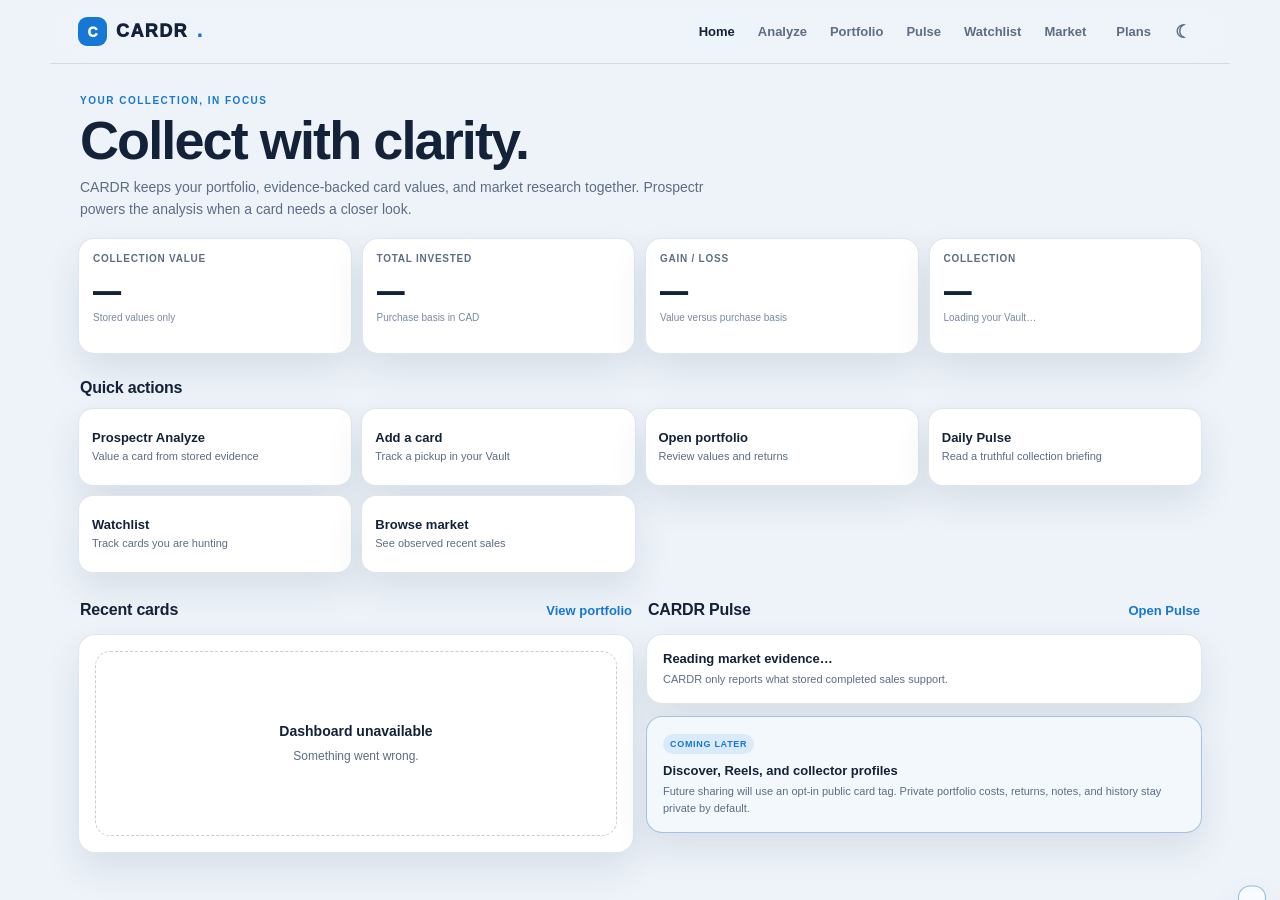
==== templates/app.html @ cccbaba7 "Initial CARDR deployment" ====
<!doctype html>
<html lang="en">
<head>
  <meta charset="UTF-8">
  <meta name="viewport" content="width=device-width, initial-scale=1.0, viewport-fit=cover">
  <meta name="theme-color" content="#0b1220">
  <meta name="apple-mobile-web-app-capable" content="yes">
  <meta name="apple-mobile-web-app-status-bar-style" content="black-translucent">
  <meta name="apple-mobile-web-app-title" content="Cardr">
  <link rel="manifest" href="/static/manifest.webmanifest">
  <link rel="icon" href="/static/icons/cardr-icon.svg" type="image/svg+xml">
  <link rel="apple-touch-icon" href="/static/icons/cardr-icon-maskable.svg">
  <title>Cardr — Collect with clarity</title>
  <style>
    :root { color-scheme:dark; --bg:#0b1220; --raised:#101b2d; --surface:#142239; --soft:rgba(148,163,184,.09); --line:rgba(203,213,225,.14); --line-strong:rgba(203,213,225,.27); --text:#f7f9fd; --muted:#9aa9c1; --quiet:#71829c; --blue:#75baff; --blue-ink:#07111d; --green:#67d7a3; --red:#ff8b9e; --gold:#f4c976; --shadow:0 18px 46px rgba(0,0,0,.22); }
    :root[data-theme="light"] { color-scheme:light; --bg:#eef3f9; --raised:#f8fbff; --surface:#fff; --soft:#edf4fb; --line:rgba(30,58,95,.13); --line-strong:rgba(30,58,95,.25); --text:#132238; --muted:#5c6d84; --quiet:#778aa1; --blue:#1678d4; --blue-ink:#fff; --green:#16835a; --red:#c54058; --gold:#a96e00; --shadow:0 16px 36px rgba(22,46,79,.10); }
    * { box-sizing:border-box; } html { min-height:100%; background:var(--bg); scroll-behavior:smooth; } body { min-width:320px; min-height:100%; margin:0; color:var(--text); background:var(--bg); font-family:Inter,ui-sans-serif,-apple-system,BlinkMacSystemFont,"Segoe UI",sans-serif; } button,input,select,textarea { font:inherit; } button { cursor:pointer; } button:disabled { cursor:wait; opacity:.6; } button:focus-visible,input:focus-visible,select:focus-visible,textarea:focus-visible,a:focus-visible { outline:3px solid rgba(117,186,255,.45); outline-offset:2px; }
    .app { width:min(1180px,100%); min-height:100vh; margin:auto; } .header { position:sticky; z-index:20; top:0; display:flex; align-items:center; justify-content:space-between; gap:10px; min-height:64px; padding:max(10px,env(safe-area-inset-top)) 16px 10px; border-bottom:1px solid var(--line); background:color-mix(in srgb,var(--bg) 92%,transparent); backdrop-filter:blur(16px); } .brand { display:flex; align-items:center; gap:9px; border:0; padding:0; color:var(--text); background:transparent; font-size:18px; font-weight:950; letter-spacing:1.4px; } .brand-mark { display:grid; width:29px; height:29px; place-items:center; border-radius:9px; color:var(--blue-ink); background:var(--blue); font-size:14px; letter-spacing:0; } .brand-dot,.eyebrow { color:var(--blue); } .desktop-nav { display:none; gap:3px; margin-left:auto; } .nav-top,.text-button,.icon-button { border:0; color:var(--muted); background:transparent; font-size:13px; font-weight:780; } .nav-top { padding:9px 10px; border-radius:9px; } .nav-top:hover,.nav-top.active { color:var(--text); background:var(--soft); } .header-actions { display:flex; align-items:center; gap:3px; } .icon-button { display:grid; width:38px; height:38px; place-items:center; border-radius:10px; font-size:18px; } .icon-button:hover { color:var(--text); background:var(--soft); } .plan-button { display:none; padding:8px 10px; border-radius:9px; } .plan-button:hover { color:var(--text); background:var(--soft); }
    .main { min-height:calc(100vh - 64px); padding:9px 15px calc(91px + env(safe-area-inset-bottom)); } .view { display:none; animation:enter .18s ease-out; } .view.active { display:block; } @keyframes enter { from { opacity:.45; transform:translateY(5px); } to { opacity:1; transform:none; } } .eyebrow { font-size:10px; font-weight:880; letter-spacing:1.5px; text-transform:uppercase; } .heading { padding:22px 2px 18px; } .heading.compact { padding-bottom:14px; } .heading h1 { max-width:720px; margin:7px 0; font-size:clamp(31px,7vw,54px); line-height:1.03; letter-spacing:-1.9px; } .heading p { max-width:660px; margin:0; color:var(--muted); font-size:14px; line-height:1.58; }
    .button-primary,.button-secondary,.button-danger { display:inline-flex; min-height:42px; align-items:center; justify-content:center; gap:7px; border-radius:11px; padding:10px 13px; font-size:13px; font-weight:850; text-decoration:none; } .button-primary { border:1px solid var(--blue); color:var(--blue-ink); background:var(--blue); } .button-primary:hover { filter:brightness(1.07); } .button-secondary { border:1px solid var(--line-strong); color:var(--text); background:var(--surface); } .button-secondary:hover { background:var(--raised); } .button-danger { border:1px solid color-mix(in srgb,var(--red) 42%,transparent); color:var(--red); background:color-mix(in srgb,var(--red) 9%,transparent); } .compact-button { min-height:35px; padding:7px 9px; font-size:11px; }
    .panel,.metric,.quick-action,.vault-card,.sale-card,.plan { border:1px solid var(--line); background:var(--surface); box-shadow:var(--shadow); } .panel { border-radius:17px; } .panel-pad { padding:16px; } .summary-grid { display:grid; grid-template-columns:repeat(2,minmax(0,1fr)); gap:10px; } .metric { min-height:116px; padding:14px; border-radius:16px; } .metric-label { color:var(--muted); font-size:10px; font-weight:830; letter-spacing:.75px; text-transform:uppercase; } .metric-value { overflow:hidden; margin:13px 0 3px; font-size:clamp(20px,5vw,27px); font-weight:930; letter-spacing:-1px; text-overflow:ellipsis; white-space:nowrap; } .metric-copy { color:var(--quiet); font-size:10px; line-height:1.45; } .positive { color:var(--green)!important; } .negative { color:var(--red)!important; } .neutral { color:var(--muted)!important; }
    .section-row { display:flex; align-items:center; justify-content:space-between; gap:10px; margin:25px 2px 11px; } .section-row h2 { margin:0; font-size:16px; letter-spacing:-.2px; } .section-row .text-button { padding:5px 0; color:var(--blue); } .quick-actions { display:grid; grid-template-columns:repeat(2,minmax(0,1fr)); gap:9px; } .quick-action { display:flex; min-height:78px; flex-direction:column; justify-content:center; gap:4px; border-radius:15px; padding:13px; color:var(--text); text-align:left; } .quick-action:hover { border-color:color-mix(in srgb,var(--blue) 55%,var(--line)); background:var(--raised); } .quick-action strong { font-size:13px; } .quick-action span { color:var(--muted); font-size:11px; line-height:1.35; } .home-columns { display:grid; gap:12px; }
    .recent-list { display:grid; } .recent-row { display:flex; width:100%; align-items:center; gap:11px; border:0; border-bottom:1px solid var(--line); padding:11px 0; color:var(--text); text-align:left; background:transparent; } .recent-row:last-child { border-bottom:0; } .mini-card { display:grid; width:34px; height:44px; flex:none; place-items:center; overflow:hidden; border:1px solid var(--line-strong); border-radius:7px; color:var(--blue); background:var(--soft); font-size:11px; font-weight:900; } .mini-card img { width:100%; height:100%; object-fit:cover; } .recent-main { min-width:0; flex:1; } .recent-main strong,.recent-main span { display:block; overflow:hidden; text-overflow:ellipsis; white-space:nowrap; } .recent-main strong { font-size:12px; } .recent-main span { margin-top:2px; color:var(--muted); font-size:10px; } .recent-value { color:var(--blue); font-size:12px; font-weight:850; white-space:nowrap; }
    .pulse { padding:16px; border:1px solid var(--line); border-radius:16px; background:var(--surface); box-shadow:var(--shadow); } .pulse strong { display:block; font-size:13px; } .pulse p { margin:5px 0 0; color:var(--muted); font-size:11px; line-height:1.5; } .future-pulse { margin-top:12px; border-color:color-mix(in srgb,var(--blue) 28%,var(--line)); background:color-mix(in srgb,var(--blue) 5%,var(--surface)); } .badge { display:inline-flex; margin-bottom:9px; border-radius:999px; padding:5px 7px; color:var(--blue); background:color-mix(in srgb,var(--blue) 11%,transparent); font-size:9px; font-weight:850; letter-spacing:.7px; text-transform:uppercase; }
    .form-layout { display:grid; gap:12px; } .form-panel { padding:16px; } .form-title { margin:0; font-size:17px; } .form-copy { margin:5px 0 16px; color:var(--muted); font-size:12px; line-height:1.5; } .form-grid { display:grid; grid-template-columns:repeat(2,minmax(0,1fr)); gap:11px; } .field { display:grid; gap:6px; min-width:0; } .field.full { grid-column:1/-1; } .field label { color:var(--muted); font-size:10px; font-weight:800; letter-spacing:.35px; } .field input,.field select,.field textarea,.search { width:100%; min-width:0; border:1px solid var(--line-strong); border-radius:10px; padding:10px 11px; outline:0; color:var(--text); background:var(--raised); font-size:13px; } .field textarea { min-height:82px; resize:vertical; } .field input::placeholder,.field textarea::placeholder,.search::placeholder { color:var(--quiet); } .field input:focus,.field select:focus,.field textarea:focus,.search:focus { border-color:var(--blue); box-shadow:0 0 0 3px color-mix(in srgb,var(--blue) 17%,transparent); } .file-note,.fine-print { color:var(--quiet); font-size:10px; line-height:1.45; } .check { display:flex; align-items:flex-start; gap:8px; color:var(--text); font-size:12px; font-weight:700; line-height:1.35; } .check input { width:15px; height:15px; margin:0; accent-color:var(--blue); } .predictor { display:grid; gap:11px; grid-column:1/-1; padding:14px; border:1px solid color-mix(in srgb,var(--gold) 42%,var(--line)); border-radius:14px; background:color-mix(in srgb,var(--gold) 7%,var(--surface)); } .predictor-head { display:flex; align-items:baseline; justify-content:space-between; gap:8px; } .predictor-head strong { color:var(--gold); font-size:13px; } .predictor-head span,.predictor p { color:var(--muted); font-size:10px; line-height:1.5; } .predictor p { margin:0; } .form-actions { display:flex; flex-wrap:wrap; align-items:center; gap:9px; margin-top:15px; }
    .analysis-result { min-height:310px; padding:17px; } .result-empty { display:grid; min-height:275px; place-items:center; color:var(--muted); text-align:center; font-size:12px; line-height:1.5; } .result-empty strong { display:block; margin-bottom:6px; color:var(--text); font-size:14px; } .result-label { color:var(--blue); font-size:10px; font-weight:880; letter-spacing:1.2px; text-transform:uppercase; } .result-label.predictive { color:var(--gold); } .result-name { margin:8px 0 3px; font-size:21px; font-weight:930; letter-spacing:-.7px; } .result-subtitle,.range { color:var(--muted); font-size:11px; line-height:1.45; } .result-price { margin:21px 0 3px; font-size:clamp(38px,10vw,53px); font-weight:950; letter-spacing:-2.7px; } .result-price.predictive { color:var(--gold); } .confidence-row { display:flex; justify-content:space-between; gap:10px; margin-top:20px; color:var(--muted); font-size:11px; } .confidence-row strong { color:var(--text); } .bar { height:7px; overflow:hidden; margin-top:7px; border-radius:999px; background:var(--soft); } .bar span { display:block; height:100%; border-radius:inherit; background:var(--blue); } .bar.predictive span { background:var(--gold); } .insight { margin-top:15px; border:1px solid var(--line); border-radius:12px; padding:12px; color:var(--muted); background:var(--soft); font-size:11px; line-height:1.55; } .insight strong { color:var(--text); } .sales-chart svg { display:block; width:100%; height:98px; margin:10px 0 5px; overflow:visible; } .sales-chart polyline { fill:none; stroke:var(--blue); stroke-width:3; stroke-linecap:round; stroke-linejoin:round; } .sales-chart circle { fill:var(--surface); stroke:var(--blue); stroke-width:3; } .sales-chart.predictive polyline,.sales-chart.predictive circle { stroke:var(--gold); } .chart-meta { display:flex; justify-content:space-between; gap:8px; color:var(--quiet); font-size:10px; } .comp-list { display:grid; gap:8px; margin-top:9px; } .comp-item { display:flex; justify-content:space-between; gap:10px; color:var(--muted); font-size:10px; } .comp-item span:first-child { overflow:hidden; text-overflow:ellipsis; white-space:nowrap; } .comp-item strong { flex:none; color:var(--text); }
    .toolbar { display:grid; gap:9px; margin-bottom:12px; } .tool-row { display:flex; align-items:center; gap:8px; } .search { flex:1; } .count { flex:none; color:var(--muted); font-size:10px; font-weight:760; white-space:nowrap; } .filter-row { display:flex; flex-wrap:wrap; gap:7px; } .filter,.summary-filter { min-height:33px; border:1px solid var(--line); border-radius:9px; padding:6px 9px; color:var(--muted); background:var(--surface); font-size:11px; font-weight:770; } .filter.active { border-color:color-mix(in srgb,var(--blue) 50%,var(--line)); color:var(--blue); background:color-mix(in srgb,var(--blue) 9%,var(--surface)); } .sort { max-width:156px; padding:8px 9px!important; font-size:11px!important; }
    .vault-summary { display:grid; grid-template-columns:repeat(2,minmax(0,1fr)); gap:9px; margin-bottom:15px; } .summary-card { min-width:0; padding:11px; border:1px solid var(--line); border-radius:13px; background:var(--surface); } .summary-card span { display:block; color:var(--muted); font-size:9px; font-weight:800; letter-spacing:.55px; text-transform:uppercase; } .summary-card strong { display:block; overflow:hidden; margin-top:5px; color:var(--text); font-size:16px; text-overflow:ellipsis; white-space:nowrap; }
    .vault-grid,.sale-grid { display:grid; gap:11px; } .vault-card,.sale-card { overflow:hidden; border-radius:16px; } .vault-card { display:grid; grid-template-columns:75px minmax(0,1fr); min-height:134px; } .vault-art { position:relative; display:grid; min-width:0; min-height:100%; place-items:center; overflow:hidden; border:0; padding:0; color:var(--blue); background:linear-gradient(145deg,color-mix(in srgb,var(--blue) 21%,var(--surface)),var(--raised)); font-size:19px; font-weight:930; } .card-art { position:relative; display:grid; width:100%; height:100%; place-items:center; overflow:hidden; color:var(--blue); background:linear-gradient(145deg,color-mix(in srgb,var(--blue) 21%,var(--surface)),var(--raised)); font-size:19px; font-weight:930; } .card-art::after,.vault-art::after { position:absolute; z-index:2; inset:7px; border:1px solid color-mix(in srgb,var(--blue) 26%,transparent); border-radius:8px; content:""; pointer-events:none; } .card-art img,.vault-art img { position:absolute; z-index:1; inset:0; display:block; width:100%; height:100%; object-fit:cover; } .image-error { display:none!important; } .vault-body { display:flex; min-width:0; flex-direction:column; padding:12px 12px 10px; } .vault-top { display:flex; justify-content:space-between; gap:7px; } .vault-title { margin:0; overflow:hidden; font-size:14px; line-height:1.35; text-overflow:ellipsis; white-space:nowrap; } .vault-meta { overflow:hidden; margin:3px 0 0; color:var(--muted); font-size:10px; line-height:1.4; text-overflow:ellipsis; white-space:nowrap; } .star { display:grid; width:30px; height:30px; flex:none; place-items:center; border:1px solid var(--line); border-radius:8px; color:var(--gold); background:var(--soft); font-size:15px; } .star:hover { background:color-mix(in srgb,var(--gold) 12%,var(--surface)); } .vault-values { display:flex; align-items:flex-end; justify-content:space-between; gap:8px; margin-top:auto; padding-top:10px; } .vault-current { overflow:hidden; color:var(--blue); font-size:17px; font-weight:900; letter-spacing:-.5px; text-overflow:ellipsis; white-space:nowrap; } .vault-current.unvalued { color:var(--muted); font-size:12px; font-weight:730; letter-spacing:0; } .vault-return { font-size:10px; font-weight:820; text-align:right; white-space:nowrap; } .vault-actions { display:flex; gap:7px; margin-top:9px; } .vault-actions button { flex:1; }
    .sale-card { display:flex; min-height:145px; flex-direction:column; padding:14px; } .sale-top { display:flex; align-items:flex-start; justify-content:space-between; gap:10px; } .sale-title { margin:0; font-size:13px; line-height:1.4; } .sale-title a { text-decoration:none; } .sale-title a:hover { color:var(--blue); } .sale-price { flex:none; color:var(--green); font-size:18px; font-weight:920; letter-spacing:-.6px; white-space:nowrap; } .sale-meta { margin-top:10px; color:var(--muted); font-size:10px; line-height:1.5; } .sale-bottom { display:flex; justify-content:space-between; gap:8px; margin-top:auto; padding-top:12px; color:var(--quiet); font-size:10px; } .sale-source { color:var(--blue); font-weight:800; }
    .empty { display:grid; min-height:185px; place-items:center; padding:24px; border:1px dashed var(--line-strong); border-radius:15px; color:var(--muted); text-align:center; font-size:12px; line-height:1.5; } .empty strong { display:block; margin-bottom:5px; color:var(--text); font-size:14px; } .pulse-grid { display:grid; grid-template-columns:repeat(2,minmax(0,1fr)); gap:9px; margin-top:10px; } .pulse-stat { padding:12px; border:1px solid var(--line); border-radius:12px; background:var(--soft); } .pulse-stat span { display:block; color:var(--muted); font-size:9px; font-weight:790; letter-spacing:.55px; text-transform:uppercase; } .pulse-stat strong { display:block; overflow:hidden; margin-top:5px; color:var(--text); font-size:13px; text-overflow:ellipsis; white-space:nowrap; }
    .plan-grid { display:grid; gap:11px; } .plan { display:flex; min-height:300px; flex-direction:column; border-radius:17px; padding:17px; } .plan.featured { border-color:color-mix(in srgb,var(--blue) 55%,var(--line)); background:color-mix(in srgb,var(--blue) 7%,var(--surface)); } .plan-badge { min-height:16px; color:var(--blue); font-size:9px; font-weight:860; letter-spacing:1px; text-transform:uppercase; } .plan h2 { margin:7px 0 0; font-size:20px; } .plan-price { margin:10px 0 4px; font-size:35px; font-weight:950; letter-spacing:-1.7px; } .plan-price span { color:var(--muted); font-size:11px; font-weight:720; letter-spacing:0; } .plan p { margin:4px 0 12px; color:var(--muted); font-size:12px; line-height:1.5; } .plan ul { flex:1; margin:8px 0 16px; padding:0; list-style:none; font-size:12px; line-height:1.55; } .plan li { margin:7px 0; } .plan li::before { margin-right:7px; color:var(--green); content:"✓"; }
    .bottom-nav { position:fixed; z-index:30; right:0; bottom:0; left:0; display:grid; grid-template-columns:repeat(4,1fr); min-height:calc(67px + env(safe-area-inset-bottom)); padding:7px 7px calc(7px + env(safe-area-inset-bottom)); border-top:1px solid var(--line); background:color-mix(in srgb,var(--bg) 93%,transparent); box-shadow:0 -8px 30px rgba(0,0,0,.09); backdrop-filter:blur(16px); } .bottom-nav button { display:grid; min-width:0; place-items:center; gap:3px; border:0; border-radius:11px; padding:5px 3px; color:var(--quiet); background:transparent; font-size:10px; font-weight:750; } .nav-symbol { font-size:18px; line-height:1; } .bottom-nav button.active { color:var(--blue); background:color-mix(in srgb,var(--blue) 10%,transparent); }
    .dialog { width:min(680px,calc(100vw - 24px)); max-height:min(760px,calc(100vh - 24px)); overflow:auto; border:1px solid var(--line-strong); border-radius:18px; padding:0; color:var(--text); background:var(--surface); box-shadow:0 26px 80px rgba(0,0,0,.42); } .dialog::backdrop { background:rgba(1,8,19,.64); backdrop-filter:blur(3px); } .dialog-inner { padding:18px; } .dialog-header { display:flex; align-items:flex-start; justify-content:space-between; gap:12px; margin-bottom:15px; } .dialog-title { margin:0; font-size:19px; } .dialog-close { display:grid; width:34px; height:34px; flex:none; place-items:center; border:1px solid var(--line); border-radius:9px; color:var(--muted); background:var(--soft); font-size:18px; } .detail-hero { display:grid; grid-template-columns:97px minmax(0,1fr); gap:13px; } .detail-art { height:128px; overflow:hidden; border-radius:13px; } .detail-heading { min-width:0; } .detail-heading h2 { margin:0; overflow:hidden; font-size:20px; text-overflow:ellipsis; white-space:nowrap; } .detail-heading p { margin:4px 0; color:var(--muted); font-size:11px; line-height:1.45; } .detail-value { margin-top:13px; color:var(--blue); font-size:26px; font-weight:950; letter-spacing:-1px; } .detail-grid { display:grid; grid-template-columns:repeat(2,minmax(0,1fr)); gap:8px; margin:15px 0; } .detail-item { padding:11px; border:1px solid var(--line); border-radius:11px; background:var(--soft); } .detail-item span { display:block; color:var(--muted); font-size:9px; font-weight:800; letter-spacing:.5px; text-transform:uppercase; } .detail-item strong { display:block; overflow:hidden; margin-top:4px; color:var(--text); font-size:13px; text-overflow:ellipsis; white-space:nowrap; } .detail-notes { white-space:pre-wrap; }
    .portfolio-insights,.pulse-tiles,.watchlist-grid { display:grid; gap:10px; } .insight-split { display:grid; grid-template-columns:repeat(2,minmax(0,1fr)); gap:9px; } .portfolio-signal,.pulse-tile,.watch-card,.score-card { border:1px solid var(--line); border-radius:15px; background:var(--surface); box-shadow:var(--shadow); } .portfolio-signal,.pulse-tile { padding:13px; } .signal-label,.pulse-kicker,.watch-meta { color:var(--muted); font-size:9px; font-weight:830; letter-spacing:.65px; text-transform:uppercase; } .signal-value { display:block; overflow:hidden; margin-top:6px; color:var(--text); font-size:14px; font-weight:900; text-overflow:ellipsis; white-space:nowrap; } .signal-copy,.pulse-tile p,.watch-card p { margin:4px 0 0; color:var(--muted); font-size:11px; line-height:1.45; } .pulse-tile.hot { border-color:color-mix(in srgb,var(--gold) 45%,var(--line)); background:color-mix(in srgb,var(--gold) 7%,var(--surface)); } .pulse-tile h2,.watch-card h2 { margin:6px 0 0; font-size:15px; letter-spacing:-.25px; } .score-card { display:grid; grid-template-columns:auto minmax(0,1fr); align-items:center; gap:13px; margin-top:14px; padding:13px; } .score-number { display:grid; width:68px; height:68px; place-items:center; border:2px solid var(--blue); border-radius:50%; color:var(--blue); font-size:25px; font-weight:950; letter-spacing:-1px; } .score-number.unavailable { border-color:var(--line-strong); color:var(--muted); font-size:17px; } .score-copy { min-width:0; } .score-copy h3 { margin:0; font-size:14px; } .score-copy p { margin:4px 0 0; color:var(--muted); font-size:11px; line-height:1.45; } .score-breakdown { display:flex; flex-wrap:wrap; gap:6px; margin-top:8px; } .score-pill { border:1px solid var(--line); border-radius:999px; padding:4px 6px; color:var(--muted); font-size:9px; font-weight:800; } .history-card { margin-top:14px; border:1px solid var(--line); border-radius:14px; padding:13px; background:var(--soft); } .history-card h3 { margin:0; font-size:13px; } .history-card p { margin:4px 0 0; color:var(--muted); font-size:10px; line-height:1.45; } .history-card svg { display:block; width:100%; height:116px; margin-top:11px; overflow:visible; } .history-card polyline { fill:none; stroke:var(--blue); stroke-width:3; stroke-linecap:round; stroke-linejoin:round; } .history-card circle { fill:var(--surface); stroke:var(--blue); stroke-width:3; } .history-card .chart-meta { margin-top:4px; } .watch-card { display:grid; grid-template-columns:58px minmax(0,1fr); gap:11px; padding:11px; } .watch-art { height:78px; overflow:hidden; border-radius:10px; } .watch-body { min-width:0; } .watch-top { display:flex; align-items:start; justify-content:space-between; gap:8px; } .priority { border:1px solid color-mix(in srgb,var(--gold) 40%,var(--line)); border-radius:999px; padding:4px 6px; color:var(--gold); background:color-mix(in srgb,var(--gold) 8%,transparent); font-size:9px; font-weight:850; white-space:nowrap; } .watch-values { display:flex; flex-wrap:wrap; gap:8px; margin-top:8px; color:var(--muted); font-size:10px; } .watch-values strong { color:var(--text); } .section-empty { margin-top:14px; }
    .toast { position:fixed; z-index:60; right:14px; bottom:calc(79px + env(safe-area-inset-bottom)); max-width:min(390px,calc(100vw - 28px)); transform:translateY(140%); border:1px solid color-mix(in srgb,var(--blue) 38%,var(--line)); border-radius:12px; padding:11px 13px; color:var(--text); background:var(--raised); box-shadow:var(--shadow); font-size:12px; line-height:1.4; transition:transform .2s ease; } .toast.show { transform:translateY(0); }
    @media (min-width:680px) { .header { padding-right:28px; padding-left:28px; } .main { padding-right:28px; padding-left:28px; } .summary-grid { grid-template-columns:repeat(4,minmax(0,1fr)); } .quick-actions { grid-template-columns:repeat(4,minmax(0,1fr)); } .home-columns { grid-template-columns:1fr 1fr; } .form-layout { grid-template-columns:minmax(0,1.08fr) minmax(350px,.92fr); align-items:start; } .vault-grid,.sale-grid { grid-template-columns:repeat(2,minmax(0,1fr)); } .plan-grid { grid-template-columns:repeat(3,minmax(0,1fr)); } .vault-summary { grid-template-columns:repeat(4,minmax(0,1fr)); } }
    @media (min-width:860px) { .desktop-nav { display:flex; } .plan-button { display:block; } .bottom-nav { display:none; } .main { padding-bottom:42px; } .toast { bottom:24px; } .form-layout { grid-template-columns:minmax(0,1.28fr) minmax(350px,.72fr); } }
    @media (max-width:420px) { .header { padding-right:12px; padding-left:12px; } .main { padding-right:12px; padding-left:12px; } .brand { font-size:16px; } .brand-mark { width:27px; height:27px; } .metric { min-height:108px; padding:13px; } .form-grid { grid-template-columns:1fr; } .field.full,.predictor { grid-column:auto; } .detail-hero { grid-template-columns:75px minmax(0,1fr); } .detail-art { height:108px; } }
  </style>
</head>
<body>
  <div class="app">
    <header class="header">
      <button class="brand" data-go="home" aria-label="Cardr home"><span class="brand-mark">C</span>CARDR<span class="brand-dot">.</span></button>
      <nav class="desktop-nav" aria-label="Cardr sections"><button class="nav-top active" data-view="home">Home</button><button class="nav-top" data-view="analyze">Analyze</button><button class="nav-top" data-view="vault">Portfolio</button><button class="nav-top" data-view="pulse">Pulse</button><button class="nav-top" data-view="watchlist">Watchlist</button><button class="nav-top" data-view="market">Market</button></nav>
      <div class="header-actions"><button class="text-button plan-button" data-go="plans">Plans</button><button class="icon-button" id="themeToggle" type="button" aria-label="Switch theme" title="Toggle theme">☼</button></div>
    </header>
    <main class="main">
      <section class="view active" id="view-home">
        <div class="heading"><div class="eyebrow">Your collection, in focus</div><h1>Collect with clarity.</h1><p>CARDR keeps your portfolio, evidence-backed card values, and market research together. Prospectr powers the analysis when a card needs a closer look.</p></div>
        <div class="summary-grid">
          <article class="metric"><div class="metric-label">Collection value</div><div class="metric-value" id="homeValue">—</div><div class="metric-copy" id="homeValueCopy">Stored values only</div></article>
          <article class="metric"><div class="metric-label">Total invested</div><div class="metric-value" id="homeInvested">—</div><div class="metric-copy">Purchase basis in CAD</div></article>
          <article class="metric"><div class="metric-label">Gain / loss</div><div class="metric-value" id="homeProfit">—</div><div class="metric-copy" id="homeProfitCopy">Value versus purchase basis</div></article>
          <article class="metric"><div class="metric-label">Collection</div><div class="metric-value" id="homeCards">—</div><div class="metric-copy" id="homeCardsCopy">Loading your Vault…</div></article>
        </div>
        <div class="section-row"><h2>Quick actions</h2></div>
        <div class="quick-actions"><button class="quick-action" data-go="analyze"><strong>Prospectr Analyze</strong><span>Value a card from stored evidence</span></button><button class="quick-action" data-add-card><strong>Add a card</strong><span>Track a pickup in your Vault</span></button><button class="quick-action" data-go="vault"><strong>Open portfolio</strong><span>Review values and returns</span></button><button class="quick-action" data-go="pulse"><strong>Daily Pulse</strong><span>Read a truthful collection briefing</span></button><button class="quick-action" data-go="watchlist"><strong>Watchlist</strong><span>Track cards you are hunting</span></button><button class="quick-action" data-go="market"><strong>Browse market</strong><span>See observed recent sales</span></button></div>
        <div class="home-columns">
          <section><div class="section-row"><h2>Recent cards</h2><button class="text-button" data-go="vault">View portfolio</button></div><div class="panel panel-pad"><div class="recent-list" id="homeRecentCards"><div class="empty"><div><strong>Loading your Vault</strong>Your latest cards will appear here.</div></div></div></div></section>
          <section><div class="section-row"><h2>CARDR Pulse</h2><button class="text-button" data-go="pulse">Open Pulse</button></div><div class="pulse" id="homePulse"><strong>Reading market evidence…</strong><p>CARDR only reports what stored completed sales support.</p></div><div class="pulse future-pulse"><span class="badge">Coming later</span><strong>Discover, Reels, and collector profiles</strong><p>Future sharing will use an opt-in public card tag. Private portfolio costs, returns, notes, and history stay private by default.</p></div></section>
        </div>
      </section>

      <section class="view" id="view-pulse">
        <div class="heading compact"><div class="eyebrow">CARDR Pulse</div><h1>Your concise card briefing.</h1><p>Pulse uses only your Vault and stored completed sales. It withholds movers and trends when the evidence is not there.</p></div>
        <div class="pulse-tiles" id="pulseBriefing"><div class="empty"><div><strong>Preparing your Pulse</strong>CARDR is reading the collection and observed-sale evidence.</div></div></div>
      </section>

      <section class="view" id="view-analyze">
        <div class="heading compact"><div class="eyebrow">Prospectr Analyze</div><h1>Find the evidence behind a card.</h1><p>Enter the card details you know. Direct sales are shown as market evidence; rare or no-sale cards can use a separately labelled Prospectr prediction.</p></div>
        <div class="form-layout">
          <section class="panel form-panel">
            <h2 class="form-title">Card details</h2><p class="form-copy">Fields marked * are needed to match stored sale evidence.</p>
            <form id="analysisForm"><div class="form-grid">
              <div class="field"><label for="player">Player *</label><input id="player" name="player" required maxlength="160" placeholder="Mike Trout"></div><div class="field"><label for="year">Year *</label><input id="year" name="year" required inputmode="numeric" pattern="[0-9]{4}" maxlength="4" placeholder="2011"></div>
              <div class="field full"><label for="setName">Set / product *</label><input id="setName" name="set_name" required maxlength="200" placeholder="Bowman Chrome"></div><div class="field"><label for="cardType">Card type</label><input id="cardType" name="card_type" maxlength="160" placeholder="RC, Base, Insert"></div><div class="field"><label for="cardNumber">Card number</label><input id="cardNumber" name="card_number" maxlength="80" placeholder="175"></div>
              <div class="field"><label for="parallel">Parallel</label><input id="parallel" name="parallel" maxlength="160" placeholder="Superfractor"></div><div class="field"><label for="grade">Grade</label><input id="grade" name="grade" maxlength="80" placeholder="PSA 10 or Raw"></div>
              <div class="field full"><label for="analysisPhoto">Card photo (optional)</label><input id="analysisPhoto" name="analysis_photo" type="file" accept="image/jpeg,image/png,image/webp"><span class="file-note">JPG, PNG, or WEBP up to 8 MB. CARDR saves the photo but does not claim to identify a card from it.</span></div>
              <div class="predictor"><div class="predictor-head"><strong>Prospectr prediction</strong><span>Only when no exact sale exists</span></div><div class="field"><label for="predictionEngine">Analysis mode</label><select id="predictionEngine"><option value="prospectr">Prospectr prediction if needed</option><option value="market_only">Observed market evidence only</option></select></div><label class="check"><input id="predictiveMode" type="checkbox" checked> Use Prospectr only if there is no exact stored sale</label><label class="check"><input id="firstBowmanAuto" type="checkbox"> Use recent 1st Bowman autograph sales if no same-player anchor exists</label><label class="check"><input id="oneOfOne" type="checkbox"> This is a one-of-one (1/1)</label><div class="form-grid"><div class="field"><label for="printRun">Known print run</label><input id="printRun" name="print_run" inputmode="numeric" placeholder="e.g. 5"></div><div class="field"><label for="referenceValue">Reference value (CAD)</label><input id="referenceValue" name="reference_value_cad" inputmode="decimal" placeholder="Optional anchor"></div></div><p>A prediction is never presented as a completed sale. It shows its anchor, scarcity assumption, confidence cap, range, and chart separately.</p></div>
            </div><div class="form-actions"><button class="button-primary" id="analyzeButton" type="submit">Analyze card</button><span class="fine-print">Model outputs are not investment advice.</span></div></form>
          </section>
          <aside class="panel analysis-result" id="analysisResult"><div class="result-empty"><div><strong>Ready when you are.</strong>Run an analysis to see observed market evidence or a clearly labelled Prospectr prediction.</div></div></aside>
        </div>
      </section>

      <section class="view" id="view-vault">
        <div class="heading compact"><div class="eyebrow">Prospectr Vault</div><h1>Your collection, clearly tracked.</h1><p>Keep your cards private by default. Purchase basis, current evidence-backed values, return, notes, and photos stay inside your local Vault.</p></div>
        <div class="vault-summary" id="vaultSummary"><div class="summary-card"><span>Collection</span><strong>Loading…</strong></div></div>
        <div class="portfolio-insights" id="portfolioInsights"><div class="empty"><div><strong>Reading portfolio performance</strong>CARDR will show real snapshots and current positions here.</div></div></div>
        <div class="section-row"><h2>Portfolio cards</h2><button class="button-primary compact-button" data-add-card>Add a card</button></div>
        <div class="toolbar"><div class="tool-row"><input class="search" id="vaultSearch" type="search" placeholder="Search player, set, number, or parallel"><span class="count" id="vaultCount">Loading…</span></div><div class="filter-row"><button class="filter active" data-vault-filter="all">All cards</button><button class="filter" data-vault-filter="favorite">Favorites</button><button class="filter" data-vault-filter="valued">Valued</button><button class="filter" data-vault-filter="unvalued">Needs review</button><select class="field sort" id="vaultSort" aria-label="Sort collection"><option value="newest">Newest first</option><option value="oldest">Oldest first</option><option value="value_high">Value: high to low</option><option value="value_low">Value: low to high</option><option value="profit_high">Gain / loss: high to low</option><option value="player">Player A–Z</option></select></div></div>
        <div class="vault-grid" id="vaultGrid"><div class="empty"><div><strong>Loading your portfolio</strong>Your saved cards will appear here.</div></div></div>
      </section>

      <section class="view" id="view-watchlist">
        <div class="heading compact"><div class="eyebrow">CARDR Watchlist</div><h1>Track the cards you are hunting.</h1><p>Watchlist cards stay separate from your Vault. CARDR shows an estimate or target comparison only when real stored evidence supports it.</p></div>
        <div class="section-row"><h2>Watchlist cards</h2><button class="button-primary compact-button" data-add-watchlist>Add to Watchlist</button></div>
        <div class="watchlist-grid" id="watchlistGrid"><div class="empty"><div><strong>Loading your Watchlist</strong>Your tracked cards will appear here.</div></div></div>
      </section>

      <section class="view" id="view-market">
        <div class="heading compact"><div class="eyebrow">Cardr Market</div><h1>Observed sales, plainly shown.</h1><p>Market evidence comes only from stored completed transactions. CARDR does not invent trends, prices, or activity where the data does not support them.</p></div>
        <div class="panel panel-pad" id="marketPulse"><strong>Loading market pulse…</strong></div>
        <div class="toolbar" style="margin-top:14px"><div class="tool-row"><input class="search" id="marketSearch" type="search" placeholder="Search player, product, grade, or source"><span class="count" id="marketCount">Loading…</span></div><div class="filter-row" id="marketSummary"></div></div>
        <div class="sale-grid" id="marketGrid"><div class="empty"><div><strong>Loading market evidence</strong>Stored sales will appear here.</div></div></div>
      </section>

      <section class="view" id="view-plans">
        <div class="heading compact"><div class="eyebrow">CARDR plans</div><h1>Choose your collecting workspace.</h1><p>Start with Free, or try Pro or Ultimate for 7 days before a paid subscription begins. Limits reset monthly. Checkout is not connected in this preview, so no button can create a charge.</p></div>
        <div class="plan-grid"><article class="plan"><div class="plan-badge">Start here</div><h2>Free</h2><div class="plan-price">$0 <span>CAD / month</span></div><p>Essential CARDR evidence and collection tools.</p><ul><li>10 analyses per month</li><li>25 Vault cards</li><li>10 Watchlist cards</li><li>CARDR Score and observed-sale graphs</li><li>No Prospectr predictive valuations</li></ul><button class="button-secondary" data-plan="Free">Use Free</button></article><article class="plan featured"><div class="plan-badge">Most collectors · 7-day free trial</div><h2>Pro</h2><div class="plan-price">$15.99 <span>CAD / month</span></div><p>More room for serious collecting, plus Prospectr intelligence.</p><ul><li>250 analyses per month</li><li>1,000 Vault cards · 250 Watchlist cards</li><li>50 Prospectr predictions per month</li><li>Everything in Free</li><li>7 days free, then $15.99 CAD/month</li></ul><button class="button-primary" data-plan="Pro">Start 7-day trial</button></article><article class="plan"><div class="plan-badge">For power collectors · 7-day free trial</div><h2>Ultimate</h2><div class="plan-price">$45.99 <span>CAD / month</span></div><p>The highest CARDR limits and full Prospectr workflow.</p><ul><li>2,000 analyses per month</li><li>10,000 Vault cards · 2,000 Watchlist cards</li><li>500 Prospectr predictions per month</li><li>Priority refresh access coming soon</li><li>7 days free, then $45.99 CAD/month</li></ul><button class="button-secondary" data-plan="Ultimate">Start 7-day trial</button></article></div>
      </section>
    </main>
  </div>
  <nav class="bottom-nav" aria-label="Primary navigation"><button class="active" data-view="home"><span class="nav-symbol">⌂</span><span>Home</span></button><button data-view="analyze"><span class="nav-symbol">◈</span><span>Analyze</span></button><button data-view="vault"><span class="nav-symbol">▣</span><span>Portfolio</span></button><button data-view="market"><span class="nav-symbol">↗</span><span>Market</span></button></nav>
  <dialog class="dialog" id="vaultEditorDialog"><div class="dialog-inner"><div class="dialog-header"><div><div class="eyebrow" id="vaultEditorEyebrow">Prospectr Vault</div><h2 class="dialog-title" id="vaultEditorTitle">Add a card</h2></div><button class="dialog-close" data-close="vaultEditorDialog" aria-label="Close">×</button></div><div id="vaultEditorContent"></div></div></dialog>
  <dialog class="dialog" id="cardDetailDialog"><div class="dialog-inner"><div class="dialog-header"><div><div class="eyebrow">Private portfolio detail</div><h2 class="dialog-title">Vault card</h2></div><button class="dialog-close" data-close="cardDetailDialog" aria-label="Close">×</button></div><div id="cardDetailContent"></div></div></dialog>
  <dialog class="dialog" id="watchlistEditorDialog"><div class="dialog-inner"><div class="dialog-header"><div><div class="eyebrow">CARDR Watchlist</div><h2 class="dialog-title" id="watchlistEditorTitle">Add a card to Watchlist</h2></div><button class="dialog-close" data-close="watchlistEditorDialog" aria-label="Close">×</button></div><div id="watchlistEditorContent"></div></div></dialog>
  <div class="toast" id="toast" role="status"></div>
  <script>
    const state={sales:[],vault:[],vaultSummary:{},portfolio:null,analysis:null,analysisImageUrl:"",marketPulse:null,pulse:null,quality:{},watchlist:[],watchlistSummary:{},vaultFilter:"all",vaultSort:"newest"};
    const $=selector=>document.querySelector(selector), $$=selector=>[...document.querySelectorAll(selector)];
    const money=value=>value===null||value===undefined||value===""||!Number.isFinite(Number(value))?"—":new Intl.NumberFormat("en-CA",{style:"currency",currency:"CAD"}).format(Number(value));
    const escapeHtml=value=>String(value??"").replaceAll("&","&amp;").replaceAll("<","&lt;").replaceAll(">","&gt;").replaceAll('"',"&quot;").replaceAll("'","&#039;");
    const numberOrNull=value=>value===null||value===undefined||value===""||!Number.isFinite(Number(value))?null:Number(value);
    const signedMoney=value=>{const n=numberOrNull(value);return n===null?"—":`${n>0?"+":n<0?"−":""}${money(Math.abs(n))}`;};
    const signedPercent=value=>{const n=numberOrNull(value);return n===null?"—":`${n>0?"+":n<0?"−":""}${Math.abs(n).toFixed(1)}%`;};
    const gainClass=value=>{const n=numberOrNull(value);return n===null||n===0?"neutral":n>0?"positive":"negative";};
    const details=card=>{const number=String(card.card_number||"");return [card.year,card.set_name,card.card_type,number?(number.startsWith("#")?number:`#${number}`):"",card.parallel,card.grade].filter(Boolean).join(" · ");};
    const initials=name=>String(name||"?").split(/\s+/).filter(Boolean).slice(0,2).map(word=>word[0]).join("").toUpperCase()||"?";
    const safeImageUrl=value=>{const url=String(value||"").trim();return /^(https?:\/\/|\/uploads\/[A-Za-z0-9._-]+$)/i.test(url)?url:"";};
    const cardArtContent=card=>{const image=safeImageUrl(card.image_url);return `<span aria-hidden="true">${escapeHtml(initials(card.player))}</span>${image?`<img src="${escapeHtml(image)}" alt="" onerror="this.classList.add('image-error')">`:""}`;};
    const cardArt=card=>`<div class="card-art">${cardArtContent(card)}</div>`;
    let toastTimer;
    function toast(message){const element=$("#toast");element.textContent=message;element.classList.add("show");clearTimeout(toastTimer);toastTimer=setTimeout(()=>element.classList.remove("show"),4200);}
    async function fetchJson(url,options){const response=await fetch(url,options);const data=await response.json().catch(()=>({}));if(!response.ok)throw new Error(data.detail||"Something went wrong.");return data;}

    function applyTheme(theme){const normalized=theme==="light"?"light":"dark";document.documentElement.dataset.theme=normalized;localStorage.setItem("cardr-theme",normalized);const light=normalized==="light";$("#themeToggle").textContent=light?"☾":"☼";$("#themeToggle").setAttribute("aria-label",light?"Switch to dark theme":"Switch to light theme");$("meta[name='theme-color']").setAttribute("content",light?"#eef3f9":"#0b1220");}
    applyTheme(localStorage.getItem("cardr-theme")||(window.matchMedia("(prefers-color-scheme: light)").matches?"light":"dark"));
    $("#themeToggle").addEventListener("click",()=>applyTheme(document.documentElement.dataset.theme==="light"?"dark":"light"));

    function go(view,options={}){if(!$("#view-"+view))return;$$(".view").forEach(section=>section.classList.toggle("active",section.id==="view-"+view));$$("[data-view]").forEach(button=>button.classList.toggle("active",button.dataset.view===view));const params=new URLSearchParams(window.location.search);params.set("view",view);window.history.replaceState({},"",`${window.location.pathname}?${params.toString()}`);if(view==="vault")loadVault();if(view==="market")loadMarket();if(view==="pulse")loadPulse();if(view==="watchlist")loadWatchlist();if(view==="home")loadDashboard();if(options.addCard)setTimeout(()=>openVaultEditor(),0);if(options.addWatchlist)setTimeout(()=>openWatchlistEditor(options.card||{}),0);window.scrollTo({top:0,behavior:"smooth"});}
    $$("[data-view]").forEach(button=>button.addEventListener("click",()=>go(button.dataset.view)));$$("[data-go]").forEach(button=>button.addEventListener("click",()=>go(button.dataset.go)));$$("[data-add-card]").forEach(button=>button.addEventListener("click",()=>go("vault",{addCard:true})));$$("[data-add-watchlist]").forEach(button=>button.addEventListener("click",()=>go("watchlist",{addWatchlist:true})));$$("[data-close]").forEach(button=>button.addEventListener("click",()=>$("#"+button.dataset.close).close()));$$("[data-plan]").forEach(button=>button.addEventListener("click",()=>toast(`${button.dataset.plan} is selected for preview. Checkout is not connected, so no charge will be made.`)));

    function installProspectrControls(){const engine=$("#predictionEngine"),predictive=$("#predictiveMode"),firstBowman=$("#firstBowmanAuto");engine.addEventListener("change",()=>{const enabled=engine.value==="prospectr";predictive.checked=enabled;firstBowman.disabled=!enabled;if(!enabled)firstBowman.checked=false;});}
    installProspectrControls();
    function salesChart(series,predictive){const points=(series||[]).filter(point=>Number.isFinite(Number(point.median_cad)));if(!points.length)return "";const values=points.map(point=>Number(point.median_cad)),low=Math.min(...values),high=Math.max(...values),range=Math.max(1,high-low);const geometry=points.map((point,index)=>({x:points.length===1?50:6+index/(points.length-1)*88,y:86-(Number(point.median_cad)-low)/range*70}));const line=geometry.map(point=>`${point.x},${point.y}`).join(" "),dots=geometry.map(point=>`<circle cx="${point.x}" cy="${point.y}" r="3"></circle>`).join(""),first=escapeHtml(points[0].month),last=escapeHtml(points.at(-1).month);return `<div class="insight sales-chart ${predictive?"predictive":""}"><strong>${predictive?"Prediction anchor sales chart":"Comparable sales chart"}</strong><br>${predictive?"Monthly median from the evidence that anchors this prediction.":"Monthly median from qualifying observed comparable sales."}<svg viewBox="0 0 100 100" preserveAspectRatio="none" role="img" aria-label="Sales chart from ${first} to ${last}"><polyline points="${line}"></polyline>${dots}</svg><div class="chart-meta"><span>${first}</span><span>Median ${money(values.at(-1))}</span><span>${last}</span></div></div>`;}
    function scoreCard(score){const number=numberOrNull(score&&score.score),subscores=Object.values(score&&score.subscores||{}).filter(item=>numberOrNull(item.score)!==null),pills=subscores.map(item=>`<span class="score-pill">${escapeHtml(item.label)} ${item.score}</span>`).join(""),copy=score&&score.status==="available"?(score.explanations||[])[0]||"Recorded market signals are available.":score&&score.reason||"CARDR needs more specific recorded market evidence before it can score this card.";return `<section class="score-card"><div class="score-number ${number===null?"unavailable":""}">${number===null?"—":number}</div><div class="score-copy"><h3>CARDR Score</h3><p>${escapeHtml(copy)}</p>${pills?`<div class="score-breakdown">${pills}</div>`:""}</div></section>`;}
    function historyChart(history){const points=(history&&history.points||[]).filter(point=>Number.isFinite(Number(point.price)));if(points.length<2){return `<section class="history-card"><h3>Price history</h3><p>${escapeHtml(history&&history.reason||"At least two matching observed sales are needed to draw a price history. CARDR will not create missing points.")}</p></section>`;}const values=points.map(point=>Number(point.price)),low=Math.min(...values),high=Math.max(...values),range=Math.max(1,high-low),geometry=points.map((point,index)=>({x:6+index/(points.length-1)*88,y:86-(Number(point.price)-low)/range*70,point})),line=geometry.map(item=>`${item.x},${item.y}`).join(" "),dots=geometry.map(item=>`<circle cx="${item.x}" cy="${item.y}" r="3"><title>${escapeHtml(item.point.date)} · ${escapeHtml(money(item.point.price))} CAD</title></circle>`).join(""),first=escapeHtml(points[0].date),last=escapeHtml(points[points.length-1].date);return `<section class="history-card"><h3>Price history</h3><p>Matching observed CAD sales only. Hover or tap a point for its sale date and price.</p><svg viewBox="0 0 100 100" preserveAspectRatio="none" role="img" aria-label="Observed price history from ${first} to ${last}"><polyline points="${line}"></polyline>${dots}</svg><div class="chart-meta"><span>${first}</span><span>Latest ${money(values[values.length-1])}</span><span>${last}</span></div></section>`;}
    function renderAnalysis(response){const valuation=response.valuation,card=response.card,container=$("#analysisResult"),scoreBlock=scoreCard(response.score),historyBlock=historyChart(response.history);if(valuation.status==="insufficient_data"){container.innerHTML=`<div class="result-label predictive">More evidence needed</div><div class="result-name">No defensible prediction yet</div><div class="result-subtitle">${escapeHtml(details(card)||card.player)}</div><div class="result-price predictive">—</div><div class="range">Prospectr will not invent a price without exact market evidence, a related same-player anchor, a qualifying 1st Bowman auto segment, or your reference value.</div><div class="insight"><strong>What to do next</strong><br>${(valuation.rationale||[]).map(escapeHtml).join("<br>")}</div>${scoreBlock}${historyBlock}<div class="form-actions"><button class="button-secondary" id="watchAnalysis" type="button">Add to Watchlist</button></div>`;$("#watchAnalysis").addEventListener("click",()=>openWatchlistEditor({...card,image_url:state.analysisImageUrl||""}));return;}const predictive=valuation.status==="predictive",label=predictive?"Prospectr predictive value":"Evidence-backed market value",anchor=valuation.anchor_kind==="first_bowman_auto_segment"?"segment sale":"related comp",method=predictive?`${escapeHtml(valuation.prediction_basis)} · ${escapeHtml(valuation.scarcity_multiplier)}× scarcity adjustment · ${valuation.related_comp_count} ${anchor}${valuation.related_comp_count===1?"":"s"}`:`${valuation.exact_comp_count} exact comp${valuation.exact_comp_count===1?"":"s"} · ${valuation.comp_count} qualifying sale${valuation.comp_count===1?"":"s"}`,comps=valuation.comps||[],compBlock=comps.length?`<div class="insight"><strong>${predictive?"Prediction anchors":"Comparable sales"}</strong><div class="comp-list">${comps.slice(0,4).map(sale=>`<div class="comp-item"><span>${escapeHtml(sale.title)}</span><strong>${money(sale.price_cad)}</strong></div>`).join("")}</div></div>`:"";container.innerHTML=`<div class="result-label ${predictive?"predictive":""}">${label}</div><div class="result-name">${escapeHtml(card.player)}</div><div class="result-subtitle">${escapeHtml(details(card))}</div><div class="result-price ${predictive?"predictive":""}">${money(valuation.estimated_value_cad)}</div><div class="range">Range: ${money(valuation.low_estimate_cad)} – ${money(valuation.high_estimate_cad)} CAD</div><div class="confidence-row"><span>${predictive?"Model confidence (capped)":"Evidence confidence"}</span><strong>${valuation.confidence_percent}%</strong></div><div class="bar ${predictive?"predictive":""}"><span style="width:${Math.max(0,Math.min(100,Number(valuation.confidence_percent)))}%"></span></div><div class="insight"><strong>How this number was made</strong><br>${method}<br><br>${(valuation.rationale||[]).map(escapeHtml).join("<br>")}</div>${scoreBlock}${historyBlock}${salesChart(valuation.sales_chart,predictive)}${compBlock}<div class="form-actions"><button class="button-primary" id="saveAnalysis" type="button">Save to Vault</button><button class="button-secondary" id="watchAnalysis" type="button">Add to Watchlist</button><button class="button-secondary" id="analysisMarket" type="button">Browse market</button></div>`;$("#saveAnalysis").addEventListener("click",saveAnalysis);$("#watchAnalysis").addEventListener("click",()=>openWatchlistEditor({...card,image_url:state.analysisImageUrl||""}));$("#analysisMarket").addEventListener("click",()=>go("market"));}
    $("#analysisForm").addEventListener("submit",async event=>{event.preventDefault();const form=new FormData(event.currentTarget),photo=form.get("analysis_photo");form.delete("analysis_photo");const payload=Object.fromEntries(form.entries());payload.predictive_mode=$("#predictiveMode").checked;payload.one_of_one=$("#oneOfOne").checked;payload.first_bowman_auto=$("#firstBowmanAuto").checked;const button=$("#analyzeButton");button.disabled=true;button.textContent="Reading evidence…";try{state.analysisImageUrl=photo&&photo.size?await uploadCardPhoto(photo):"";const result=await fetchJson("/api/value",{method:"POST",headers:{"Content-Type":"application/json"},body:JSON.stringify(payload)});state.analysis=result;renderAnalysis(result);}catch(error){$("#analysisResult").innerHTML=`<div class="result-empty"><div><strong>Analysis couldn't run.</strong>${escapeHtml(error.message)}</div></div>`;}finally{button.disabled=false;button.textContent="Analyze card";}});
    function saveAnalysis(){if(!state.analysis||state.analysis.valuation.status==="insufficient_data")return;const {card,valuation}=state.analysis;openVaultEditor({...card,image_url:state.analysisImageUrl||"",estimated_value_cad:valuation.estimated_value_cad,value_confidence:valuation.confidence_percent});}

    const watchPriority=value=>Number(value)===2?"High priority":Number(value)===1?"Priority":"Watching";
    function watchlistEditorForm(card={}){const value=key=>escapeHtml(card[key]??""),editing=Boolean(card.id);return `<form id="watchlistEditorForm"><input type="hidden" name="id" value="${editing?card.id:""}"><div class="form-grid"><div class="field"><label>Player *</label><input name="player" required maxlength="160" value="${value("player")}" placeholder="Player name"></div><div class="field"><label>Year</label><input name="year" inputmode="numeric" maxlength="4" value="${value("year")}" placeholder="2024"></div><div class="field full"><label>Set / product</label><input name="set_name" maxlength="200" value="${value("set_name")}" placeholder="Bowman Chrome"></div><div class="field"><label>Card type</label><input name="card_type" maxlength="160" value="${value("card_type")}" placeholder="RC, Auto, Insert"></div><div class="field"><label>Card number</label><input name="card_number" maxlength="80" value="${value("card_number")}" placeholder="175"></div><div class="field"><label>Parallel</label><input name="parallel" maxlength="160" value="${value("parallel")}" placeholder="Base"></div><div class="field"><label>Grade</label><input name="grade" maxlength="80" value="${value("grade")}" placeholder="Raw or PSA 10"></div><div class="field"><label>Target price (CAD)</label><input name="target_price_cad" inputmode="decimal" value="${value("target_price_cad")}" placeholder="Optional"></div><div class="field"><label>Priority</label><select name="priority"><option value="0" ${Number(card.priority||0)===0?"selected":""}>Watching</option><option value="1" ${Number(card.priority)===1?"selected":""}>Priority</option><option value="2" ${Number(card.priority)===2?"selected":""}>High priority</option></select></div><div class="field full"><label>Card photo URL</label><input name="image_url" maxlength="2000" value="${value("image_url")}" placeholder="Optional https:// image"></div><div class="field full"><label>Private notes</label><textarea name="notes" maxlength="4000" placeholder="Optional private note">${value("notes")}</textarea></div></div><div class="form-actions"><button class="button-primary" id="watchlistEditorSave" type="submit">${editing?"Save changes":"Add to Watchlist"}</button><button class="button-secondary" type="button" data-close="watchlistEditorDialog">Cancel</button></div></form>`;}
    function openWatchlistEditor(card={}){const dialog=$("#watchlistEditorDialog");$("#watchlistEditorTitle").textContent=card.id?"Edit Watchlist card":"Add a card to Watchlist";$("#watchlistEditorContent").innerHTML=watchlistEditorForm(card);wireClosers($("#watchlistEditorContent"));$("#watchlistEditorForm").addEventListener("submit",saveWatchlistEditor);dialog.showModal();}
    async function saveWatchlistEditor(event){event.preventDefault();const form=new FormData(event.currentTarget),id=form.get("id");form.delete("id");const payload=Object.fromEntries(form.entries()),button=$("#watchlistEditorSave");button.disabled=true;button.textContent="Saving…";try{await fetchJson(id?`/api/watchlist/${id}`:"/api/watchlist",{method:id?"PUT":"POST",headers:{"Content-Type":"application/json"},body:JSON.stringify(payload)});$("#watchlistEditorDialog").close();await loadWatchlist();toast(id?"Watchlist card updated.":"Added to your Watchlist.");}catch(error){toast(error.message);}finally{button.disabled=false;button.textContent=id?"Save changes":"Add to Watchlist";}}
    function renderWatchlist(){const grid=$("#watchlistGrid"),cards=state.watchlist||[];if(!cards.length){grid.innerHTML=`<div class="empty"><div><strong>Nothing on your Watchlist yet</strong>Track cards you are hunting without adding them to your Vault.<div class="form-actions" style="justify-content:center"><button class="button-primary" type="button" data-empty-watch>Add to Watchlist</button></div></div></div>`;grid.querySelector("[data-empty-watch]").addEventListener("click",()=>openWatchlistEditor());return;}grid.innerHTML=cards.map(card=>{const estimate=numberOrNull(card.current_estimate_cad),target=numberOrNull(card.target_price_cad),comparison=card.target_comparison;return `<article class="watch-card"><div class="watch-art">${cardArt(card)}</div><div class="watch-body"><div class="watch-top"><div style="min-width:0"><h2>${escapeHtml(card.player)}</h2><p>${escapeHtml(details(card)||"Card details not yet complete")}</p></div><span class="priority">${escapeHtml(watchPriority(card.priority))}</span></div><div class="watch-values"><span>Current <strong>${estimate===null?"—":money(estimate)}</strong></span>${target===null?"":`<span>Target <strong>${money(target)}</strong></span>`}${comparison?`<span class="${gainClass(comparison.estimated_minus_target_cad)}">${signedMoney(comparison.estimated_minus_target_cad)} vs target</span>`:""}</div><div class="vault-actions"><button class="button-secondary compact-button" type="button" data-edit-watch="${card.id}">Edit</button><button class="button-danger compact-button" type="button" data-delete-watch="${card.id}">Remove</button></div></div></article>`;}).join("");grid.querySelectorAll("[data-edit-watch]").forEach(button=>button.addEventListener("click",()=>openWatchlistEditor(cards.find(card=>card.id===Number(button.dataset.editWatch)))));grid.querySelectorAll("[data-delete-watch]").forEach(button=>button.addEventListener("click",()=>deleteWatchlist(Number(button.dataset.deleteWatch))));}
    async function loadWatchlist(){try{const result=await fetchJson("/api/watchlist");state.watchlist=result.cards||[];state.watchlistSummary=result.summary||{};renderWatchlist();}catch(error){$("#watchlistGrid").innerHTML=`<div class="empty"><div><strong>Watchlist unavailable</strong>${escapeHtml(error.message)}</div></div>`;}}
    async function deleteWatchlist(id){if(!confirm("Remove this card from your Watchlist?"))return;try{await fetchJson(`/api/watchlist/${id}`,{method:"DELETE"});await loadWatchlist();toast("Removed from your Watchlist.");}catch(error){toast(error.message);}}

    function filteredVaultCards(){const term=$("#vaultSearch").value.trim().toLowerCase();let cards=state.vault.filter(card=>[card.player,card.year,card.set_name,card.card_number,card.parallel,card.grade].join(" ").toLowerCase().includes(term));if(state.vaultFilter==="favorite")cards=cards.filter(card=>Boolean(card.favorite));if(state.vaultFilter==="valued")cards=cards.filter(card=>numberOrNull(card.estimated_value_cad)!==null);if(state.vaultFilter==="unvalued")cards=cards.filter(card=>numberOrNull(card.estimated_value_cad)===null);const sorters={newest:(a,b)=>String(b.created_at||"").localeCompare(String(a.created_at||""))||b.id-a.id,oldest:(a,b)=>String(a.created_at||"").localeCompare(String(b.created_at||""))||a.id-b.id,value_high:(a,b)=>Number(b.estimated_value_cad||-1)-Number(a.estimated_value_cad||-1),value_low:(a,b)=>Number(a.estimated_value_cad||Infinity)-Number(b.estimated_value_cad||Infinity),profit_high:(a,b)=>Number(b.profit_loss_cad||-Infinity)-Number(a.profit_loss_cad||-Infinity),player:(a,b)=>String(a.player||"").localeCompare(String(b.player||""))};return cards.sort(sorters[state.vaultSort]||sorters.newest);}
    function renderVaultSummary(summary){$("#vaultSummary").innerHTML=`<div class="summary-card"><span>Collection value</span><strong>${money(summary.total_estimated_value_cad)}</strong></div><div class="summary-card"><span>Total invested</span><strong>${money(summary.total_purchase_price_cad)}</strong></div><div class="summary-card"><span>Gain / loss</span><strong class="${gainClass(summary.total_profit_loss_cad)}">${signedMoney(summary.total_profit_loss_cad)}</strong></div><div class="summary-card"><span>Return</span><strong class="${gainClass(summary.total_profit_loss_percent)}">${signedPercent(summary.total_profit_loss_percent)}</strong></div><div class="summary-card"><span>Cards</span><strong>${summary.card_count||0}</strong></div><div class="summary-card"><span>Favorites</span><strong>${summary.favorite_cards||0}</strong></div>`;}
    function renderPortfolioInsights(portfolio){const holder=$("#portfolioInsights"),overview=portfolio&&portfolio.overview||{},winner=overview.biggest_winner,loser=overview.biggest_loser,history=portfolio&&portfolio.history||[],winnerCopy=winner?`${escapeHtml(winner.player)} · ${signedMoney(winner.change_cad)} (${signedPercent(winner.return_percent)})`:"No current winner with a valid cost basis yet.",loserCopy=loser?`${escapeHtml(loser.player)} · ${signedMoney(loser.change_cad)} (${signedPercent(loser.return_percent)})`:"No current loser with a valid cost basis yet.";holder.innerHTML=`<div class="insight-split"><article class="portfolio-signal"><span class="signal-label">Biggest current gain</span><strong class="signal-value positive">${winner?escapeHtml(winner.player):"—"}</strong><p class="signal-copy">${winnerCopy}</p></article><article class="portfolio-signal"><span class="signal-label">Biggest current loss</span><strong class="signal-value negative">${loser?escapeHtml(loser.player):"—"}</strong><p class="signal-copy">${loserCopy}</p></article></div>${history.length>1?`<div class="history-card"><h3>Portfolio history</h3><p>${escapeHtml(portfolio.history_note||"Real CARDR snapshots only.")}</p></div>`:`<div class="history-card"><h3>Portfolio history starts today</h3><p>${escapeHtml(portfolio&&portfolio.history_note||"CARDR will build this graph from real snapshots, never backfilled values.")}</p></div>`}`;}
    function renderVault(){const summary=state.vaultSummary||{};renderVaultSummary(summary);const cards=filteredVaultCards();$("#vaultCount").textContent=`${cards.length} card${cards.length===1?"":"s"} shown`;const grid=$("#vaultGrid");if(!cards.length){const emptyCopy=state.vault.length?"Try clearing the search or filters.":"Add your first card to begin tracking your collection.";grid.innerHTML=`<div class="empty"><div><strong>${state.vault.length?"No matching cards":"Your Vault is empty"}</strong>${emptyCopy}<div class="form-actions" style="justify-content:center"><button class="button-primary" type="button" data-empty-add>Add a card</button></div></div></div>`;const add=grid.querySelector("[data-empty-add]");if(add)add.addEventListener("click",()=>openVaultEditor());return;}grid.innerHTML=cards.map(card=>{const valued=numberOrNull(card.estimated_value_cad)!==null;return `<article class="vault-card"><button class="vault-art" type="button" data-open-card="${card.id}" aria-label="Open ${escapeHtml(card.player)}">${cardArtContent(card)}</button><div class="vault-body"><div class="vault-top"><div style="min-width:0"><h2 class="vault-title">${escapeHtml(card.player)}</h2><p class="vault-meta">${escapeHtml(details(card)||"Card details not yet complete")}</p></div><button class="star" type="button" data-favorite="${card.id}" aria-label="${card.favorite?"Remove":"Add"} favorite">${card.favorite?"★":"☆"}</button></div><div class="vault-values"><div class="vault-current ${valued?"":"unvalued"}">${valued?money(card.estimated_value_cad):"Value not analyzed"}</div><div class="vault-return ${gainClass(card.profit_loss_cad)}">${card.profit_loss_cad===null||card.profit_loss_cad===undefined?"—":`${signedMoney(card.profit_loss_cad)}<br>${signedPercent(card.profit_loss_percent)}`}</div></div><div class="vault-actions"><button class="button-secondary compact-button" type="button" data-open-card="${card.id}">Details</button><button class="button-secondary compact-button" type="button" data-refresh="${card.id}">Refresh</button></div></div></article>`;}).join("");grid.querySelectorAll("[data-open-card]").forEach(button=>button.addEventListener("click",()=>openCardDetail(Number(button.dataset.openCard))));grid.querySelectorAll("[data-favorite]").forEach(button=>button.addEventListener("click",()=>favoriteVault(Number(button.dataset.favorite))));grid.querySelectorAll("[data-refresh]").forEach(button=>button.addEventListener("click",()=>refreshVault(Number(button.dataset.refresh))));}
    async function loadVault(){try{const [result,portfolio]=await Promise.all([fetchJson("/api/vault"),fetchJson("/api/portfolio")]);state.vault=result.cards||[];state.vaultSummary=result.summary||{};state.portfolio=portfolio;renderVault();renderPortfolioInsights(portfolio);}catch(error){$("#vaultGrid").innerHTML=`<div class="empty"><div><strong>Vault unavailable</strong>${escapeHtml(error.message)}</div></div>`;}}
    $("#vaultSearch").addEventListener("input",renderVault);$("#vaultSort").addEventListener("change",event=>{state.vaultSort=event.target.value;renderVault();});$$("[data-vault-filter]").forEach(button=>button.addEventListener("click",()=>{state.vaultFilter=button.dataset.vaultFilter;$$("[data-vault-filter]").forEach(item=>item.classList.toggle("active",item===button));renderVault();}));
    async function favoriteVault(id){try{await fetchJson(`/api/vault/${id}/favorite`,{method:"POST"});await loadVault();await loadDashboard();}catch(error){toast(error.message);}}
    async function refreshVault(id){try{const result=await fetchJson(`/api/vault/${id}/analyze`,{method:"POST"});await loadVault();await loadDashboard();toast(result.valuation.status==="estimated"?`Updated to ${money(result.valuation.estimated_value_cad)} from stored market evidence.`:"No direct stored evidence is available for this card yet.");}catch(error){toast(error.message);}}
    function editorForm(card={}){const editing=Boolean(card.id),value=key=>escapeHtml(card[key]??"");return `<form id="vaultEditorForm"><input type="hidden" name="id" value="${editing?card.id:""}"><div class="form-grid"><div class="field"><label>Player *</label><input name="player" required maxlength="160" value="${value("player")}" placeholder="Player name"></div><div class="field"><label>Year</label><input name="year" inputmode="numeric" maxlength="4" value="${value("year")}" placeholder="2024"></div><div class="field full"><label>Set / product</label><input name="set_name" maxlength="200" value="${value("set_name")}" placeholder="Bowman Chrome"></div><div class="field"><label>Card type</label><input name="card_type" maxlength="160" value="${value("card_type")}" placeholder="RC"></div><div class="field"><label>Card number</label><input name="card_number" maxlength="80" value="${value("card_number")}" placeholder="175"></div><div class="field"><label>Parallel</label><input name="parallel" maxlength="160" value="${value("parallel")}" placeholder="Base"></div><div class="field"><label>Grade</label><input name="grade" maxlength="80" value="${value("grade")}" placeholder="PSA 10"></div><div class="field"><label>Purchase price (CAD)</label><input name="purchase_price_cad" inputmode="decimal" value="${value("purchase_price_cad")}" placeholder="125.00"></div><div class="field"><label>Acquisition date</label><input name="purchase_date" type="date" value="${value("purchase_date")}"></div><div class="field full"><label>Card photo URL</label><input name="image_url" maxlength="2000" value="${value("image_url")}" placeholder="Optional https:// image"></div><div class="field full"><label>Or upload card photo</label><input name="card_photo" type="file" accept="image/jpeg,image/png,image/webp"><span class="file-note">Optional JPG, PNG, or WEBP up to 8 MB. An upload replaces the URL above.</span></div><div class="field full"><label>Private notes</label><textarea name="notes" maxlength="4000" placeholder="Optional private note">${value("notes")}</textarea></div><label class="check field full"><input name="favorite" type="checkbox" ${card.favorite?"checked":""}> Favorite card</label></div><div class="form-actions"><button class="button-primary" id="vaultEditorSave" type="submit">${editing?"Save changes":"Save to Vault"}</button><button class="button-secondary" type="button" data-close="vaultEditorDialog">Cancel</button></div></form>`;}
    function wireClosers(scope){scope.querySelectorAll("[data-close]").forEach(button=>button.addEventListener("click",()=>$("#"+button.dataset.close).close()));}
    function openVaultEditor(card){const dialog=$("#vaultEditorDialog"),editing=Boolean(card&&card.id);$("#vaultEditorEyebrow").textContent=editing?"Edit private portfolio card":"Prospectr Vault";$("#vaultEditorTitle").textContent=editing?"Edit card":"Add a card";$("#vaultEditorContent").innerHTML=editorForm(card||{});const form=$("#vaultEditorForm");if(!editing&&numberOrNull(card&&card.estimated_value_cad)!==null)form.insertAdjacentHTML("afterbegin",`<input type="hidden" name="estimated_value_cad" value="${escapeHtml(card.estimated_value_cad)}"><input type="hidden" name="value_confidence" value="${escapeHtml(card.value_confidence??"")}">`);wireClosers($("#vaultEditorContent"));form.addEventListener("submit",saveVaultEditor);dialog.showModal();}
    async function uploadCardPhoto(file){const data=new FormData();data.append("image",file);const result=await fetchJson("/scan",{method:"POST",body:data});return result.url;}
    async function saveVaultEditor(event){event.preventDefault();const form=new FormData(event.currentTarget),id=form.get("id"),photo=form.get("card_photo");form.delete("id");form.delete("card_photo");const payload=Object.fromEntries(form.entries());payload.favorite=event.currentTarget.querySelector('[name="favorite"]').checked;const button=$("#vaultEditorSave");button.disabled=true;button.textContent="Saving…";try{if(photo&&photo.size)payload.image_url=await uploadCardPhoto(photo);await fetchJson(id?`/api/vault/${id}`:"/api/vault",{method:id?"PUT":"POST",headers:{"Content-Type":"application/json"},body:JSON.stringify(payload)});$("#vaultEditorDialog").close();await loadVault();await loadDashboard();toast(id?"Card updated.":"Card saved to your private Vault.");}catch(error){toast(error.message);}finally{button.disabled=false;button.textContent=id?"Save changes":"Save to Vault";}}
    async function openCardDetail(id){try{const result=await fetchJson(`/api/vault/${id}`),card=result.card,dialog=$("#cardDetailDialog"),tag=JSON.stringify({player:card.player||"",year:card.year||"",set_name:card.set_name||"",card_type:card.card_type||"",card_number:card.card_number||"",parallel:card.parallel||"",grade:card.grade||""});$("#cardDetailContent").innerHTML=`<div class="detail-hero"><div class="detail-art">${cardArt(card)}</div><div class="detail-heading"><h2>${escapeHtml(card.player)}</h2><p>${escapeHtml(details(card)||"Card details not yet complete")}</p><div class="detail-value">${money(card.estimated_value_cad)}</div><p>${card.estimated_value_cad===null||card.estimated_value_cad===undefined?"Value not analyzed":`${card.value_confidence||0}% evidence confidence`}</p></div></div><div class="detail-grid"><div class="detail-item"><span>Purchase price</span><strong>${money(card.purchase_price_cad)}</strong></div><div class="detail-item"><span>Gain / loss</span><strong class="${gainClass(card.profit_loss_cad)}">${signedMoney(card.profit_loss_cad)}</strong></div><div class="detail-item"><span>Return</span><strong class="${gainClass(card.profit_loss_percent)}">${signedPercent(card.profit_loss_percent)}</strong></div><div class="detail-item"><span>Acquired</span><strong>${escapeHtml(card.purchase_date||"Not recorded")}</strong></div><div class="detail-item"><span>Status</span><strong>${escapeHtml(String(card.prospectr_status||"not analyzed").replaceAll("_"," "))}</strong></div><div class="detail-item"><span>Favorite</span><strong>${card.favorite?"Yes":"No"}</strong></div></div>${card.notes?`<div class="insight detail-notes"><strong>Private notes</strong><br>${escapeHtml(card.notes)}</div>`:""}<div class="form-actions"><button class="button-primary" type="button" data-edit-card>Edit card</button><button class="button-secondary" type="button" data-refresh-card>Refresh value</button><button class="button-secondary" type="button" data-copy-tag>Copy share-ready card tag</button><button class="button-danger" type="button" data-delete-card>Remove card</button></div>`;const content=$("#cardDetailContent");content.querySelector("[data-edit-card]").addEventListener("click",()=>{dialog.close();openVaultEditor(card);});content.querySelector("[data-refresh-card]").addEventListener("click",async()=>{dialog.close();await refreshVault(id);});content.querySelector("[data-copy-tag]").addEventListener("click",async()=>{try{await navigator.clipboard.writeText(tag);toast("Public card tag copied. It contains no prices, notes, or private portfolio data.");}catch{toast("Share-ready card tag prepared. Private portfolio data was excluded.");}});content.querySelector("[data-delete-card]").addEventListener("click",()=>deleteVault(id,dialog));dialog.showModal();}catch(error){toast(error.message);}}
    async function deleteVault(id,dialog){if(!confirm("Remove this card from your private Vault? This cannot be undone."))return;try{await fetchJson(`/api/vault/${id}`,{method:"DELETE"});if(dialog)dialog.close();await loadVault();await loadDashboard();toast("Card removed from your Vault.");}catch(error){toast(error.message);}}

    function successfulPulses(pulse){return (pulse&&pulse.groups||[]).filter(group=>group.status==="success");}
    function renderMarketPulse(){const pulse=state.marketPulse,holder=$("#marketPulse"),groups=successfulPulses(pulse);if(!pulse){holder.innerHTML=`<strong>Market pulse unavailable</strong><p class="form-copy">No trend is shown without enough verified history.</p>`;return;}if(!groups.length){const windowInfo=pulse.window||{},salesCount=windowInfo.sales_count??state.sales.length,months=windowInfo.month_count??0;holder.innerHTML=`<strong>Not enough verified history to calculate a trend</strong><p class="form-copy">CARDR has ${escapeHtml(String(salesCount))} observed sale${salesCount===1?"":"s"} across ${escapeHtml(String(months))} month${months===1?"":"s"} of verified history. Rising or falling activity stays N/A until the same card has sufficient multi-month evidence.</p>`;return;}const group=groups[0],card=group.card||{},change=group.trend&&group.trend.change_percent,months=(group.monthly_history||[]).length;holder.innerHTML=`<strong>Market pulse</strong><div class="pulse-grid"><div class="pulse-stat"><span>Card</span><strong>${escapeHtml(card.player)} · ${escapeHtml(card.set_name)}</strong></div><div class="pulse-stat"><span>Verified movement</span><strong class="${gainClass(change)}">${signedPercent(change)}</strong></div></div><p class="form-copy">Based on ${group.observed_sale_count} observed sales across ${months} months. This is market history, not a forecast.</p>`;}
    function renderMarket(){const term=$("#marketSearch").value.trim().toLowerCase(),sales=state.sales.filter(sale=>[sale.title,sale.player,sale.year,sale.set_name,sale.card_type,sale.parallel,sale.grade,sale.platform].join(" ").toLowerCase().includes(term));$("#marketCount").textContent=`${sales.length} sale${sales.length===1?"":"s"} shown`;const grid=$("#marketGrid");if(!sales.length){grid.innerHTML=`<div class="empty"><div><strong>No matching market sales</strong>Try a different player, set, grade, or source.</div></div>`;return;}grid.innerHTML=sales.map(sale=>{const title=escapeHtml(sale.title||"Imported card sale"),linked=sale.listing_url?`<a href="${escapeHtml(sale.listing_url)}" target="_blank" rel="noreferrer">${title}</a>`:title;return `<article class="sale-card"><div class="sale-top"><h2 class="sale-title">${linked}</h2><div class="sale-price">${money(sale.price_cad)}</div></div><div class="sale-meta">${escapeHtml(details(sale)||"Card details unavailable")}</div><div class="sale-bottom"><span class="sale-source">${escapeHtml(sale.platform||"Imported sale")}</span><span>${escapeHtml(sale.sale_date||"Date unavailable")}</span></div></article>`;}).join("");}
    async function loadMarket(){try{const [salesResult,pulseResult]=await Promise.all([fetchJson("/api/recent-sales?limit=100"),fetch("/api/market-pulse").then(response=>response.ok?response.json():null).catch(()=>null)]);state.sales=salesResult.sales||[];state.marketPulse=pulseResult;state.quality=salesResult.data_quality||{};const quality=state.quality;$("#marketSummary").innerHTML=`<span class="summary-filter"><strong>${quality.stored_sales_count||0}</strong> stored sales</span><span class="summary-filter">Sources: <strong>${escapeHtml((quality.sources||[]).join(", ")||"none")}</strong></span><span class="summary-filter">${quality.sample_rows_excluded||0} sample rows excluded</span>`;renderMarketPulse();renderMarket();}catch(error){$("#marketGrid").innerHTML=`<div class="empty"><div><strong>Market data is unavailable</strong>${escapeHtml(error.message)}</div></div>`;}}
    $("#marketSearch").addEventListener("input",renderMarket);

    function renderPulse(pulse){const holder=$("#pulseBriefing"),vault=pulse&&pulse.your_vault||{},market=pulse&&pulse.recent_market_activity||{},trending=pulse&&pulse.trending||{},largest=market.largest_recent_sale,recent=vault.recent_additions||[];holder.innerHTML=`<article class="pulse-tile"><div class="pulse-kicker">Your Vault</div><h2>${vault.card_count||0} private card${vault.card_count===1?"":"s"}</h2><p>${recent.length?`Recent addition: ${escapeHtml(recent[0].player)}.`:"Add a card to begin your collection briefing."}</p></article><article class="pulse-tile hot"><div class="pulse-kicker">Big Sale</div><h2>${largest?money(largest.price_cad):"—"}</h2><p>${largest?`${escapeHtml(largest.player)} · ${escapeHtml(largest.set_name||"Observed sale")}`:escapeHtml(market.reason||"Not enough market data yet.")}</p></article><article class="pulse-tile"><div class="pulse-kicker">Recent Activity</div><h2>${market.observed_sale_count||0} observed sale${market.observed_sale_count===1?"":"s"}</h2><p>${market.active_players&&market.active_players.length?`${escapeHtml(market.active_players[0].player)} has multiple observed recent sales.`:"CARDR only calls activity when completed-sale data supports it."}</p></article><article class="pulse-tile"><div class="pulse-kicker">Trending</div><h2>${trending.status==="available"?"Verified trend":"N/A"}</h2><p>${escapeHtml(trending.status==="available"?"Strict multi-month evidence is available.":trending.reason||"Not enough market data yet.")}</p></article>`;}
    async function loadPulse(){try{const result=await fetchJson("/api/pulse");state.pulse=result;renderPulse(result);}catch(error){$("#pulseBriefing").innerHTML=`<div class="empty"><div><strong>Pulse unavailable</strong>${escapeHtml(error.message)}</div></div>`;}}

    function renderHome(){const summary=state.vaultSummary||{};$("#homeValue").textContent=money(summary.total_estimated_value_cad);$("#homeValueCopy").textContent=`${summary.analyzed_cards||0} valued card${summary.analyzed_cards===1?"":"s"}`;$("#homeInvested").textContent=money(summary.total_purchase_price_cad);$("#homeProfit").textContent=signedMoney(summary.total_profit_loss_cad);$("#homeProfit").className=`metric-value ${gainClass(summary.total_profit_loss_cad)}`;$("#homeProfitCopy").textContent=summary.total_profit_loss_percent===null||summary.total_profit_loss_percent===undefined?"Return needs a valued purchase basis":`${signedPercent(summary.total_profit_loss_percent)} on valued purchase basis`;$("#homeCards").textContent=summary.card_count??"—";$("#homeCardsCopy").textContent=`${summary.favorite_cards||0} favorite${summary.favorite_cards===1?"":"s"} · ${summary.unvalued_cards||0} need review`;const cards=state.vault.slice(0,3);$("#homeRecentCards").innerHTML=cards.length?cards.map(card=>`<button class="recent-row" type="button" data-home-card="${card.id}"><span class="mini-card">${safeImageUrl(card.image_url)?`<img src="${escapeHtml(safeImageUrl(card.image_url))}" alt="" onerror="this.remove()">`:escapeHtml(initials(card.player))}</span><span class="recent-main"><strong>${escapeHtml(card.player)}</strong><span>${escapeHtml(details(card)||"Card details not yet complete")}</span></span><span class="recent-value">${money(card.estimated_value_cad)}</span></button>`).join(""):`<div class="empty"><div><strong>Your Vault is empty</strong>Add your first card to start tracking your collection.</div></div>`;$("#homeRecentCards").querySelectorAll("[data-home-card]").forEach(button=>button.addEventListener("click",()=>openCardDetail(Number(button.dataset.homeCard))));const pulse=state.marketPulse,quality=state.quality||{},groups=successfulPulses(pulse);$("#homePulse").innerHTML=groups.length?`<strong>Verified multi-month activity is available</strong><p>${escapeHtml(String(groups.length))} card group${groups.length===1?"":"s"} currently meet the history threshold. Open Market for the evidence.</p>`:`<strong>${quality.stored_sales_count||0} observed sale${quality.stored_sales_count===1?"":"s"} in CARDR</strong><p>Trend activity is N/A until enough verified multi-month history exists for the same card.</p>`;}
    async function loadDashboard(){try{const [vault,sales,pulse]=await Promise.all([fetchJson("/api/vault"),fetchJson("/api/recent-sales?limit=8"),fetch("/api/market-pulse").then(response=>response.ok?response.json():null).catch(()=>null)]);state.vault=vault.cards||[];state.vaultSummary=vault.summary||{};state.sales=sales.sales||state.sales;state.quality=sales.data_quality||{};state.marketPulse=pulse;renderHome();}catch(error){$("#homeRecentCards").innerHTML=`<div class="empty"><div><strong>Dashboard unavailable</strong>${escapeHtml(error.message)}</div></div>`;}}
    function hydrate(){const params=new URLSearchParams(window.location.search);["player","year","set_name","card_type","card_number","parallel","grade"].forEach(name=>{const input=document.querySelector(`[name="${name}"]`);if(input&&params.get(name))input.value=params.get(name);});const view=params.get("view");if(["home","analyze","vault","market","pulse","watchlist","plans"].includes(view))go(view);}
    hydrate();loadDashboard();
    if("serviceWorker" in navigator)window.addEventListener("load",()=>navigator.serviceWorker.register("/sw.js").catch(()=>undefined));
  </script>
</body>
</html>
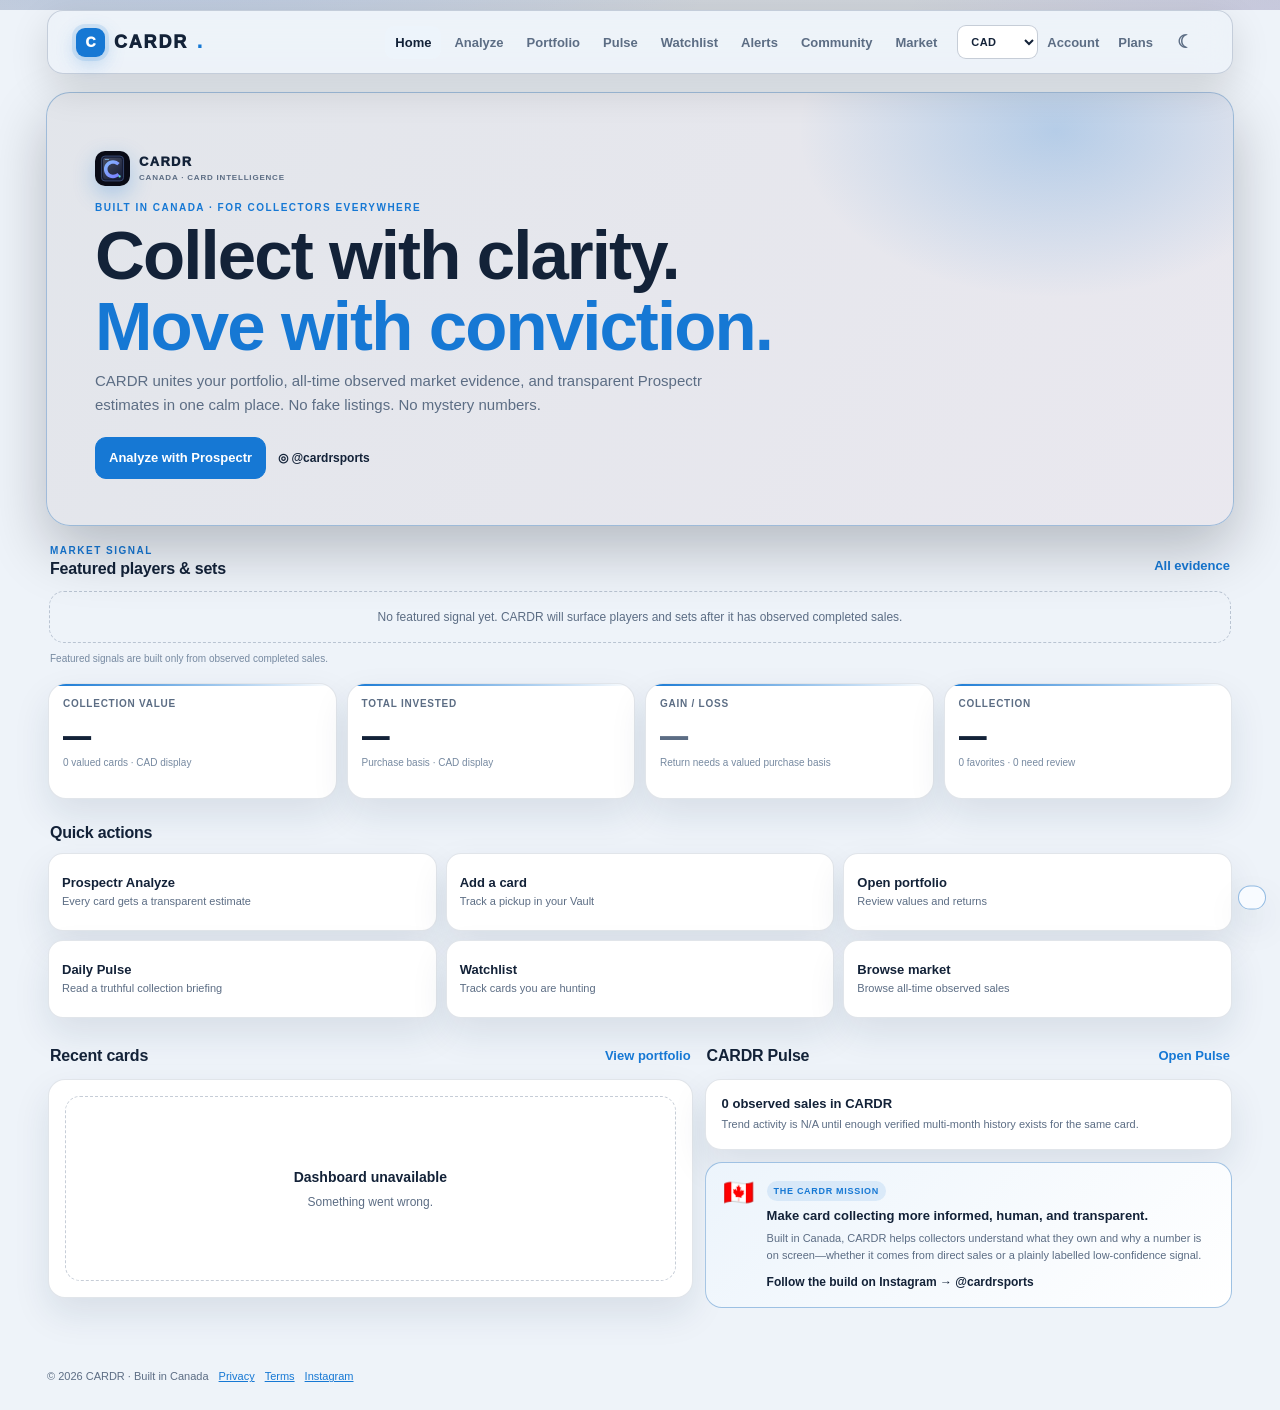
==== commit bd230d1d: "Prepare Prospectr API for CARDR deployment" ====
--- a/templates/app.html
+++ b/templates/app.html
@@ -38,28 +38,30 @@
     @media (min-width:860px) { .desktop-nav { display:flex; } .plan-button { display:block; } .bottom-nav { display:none; } .main { padding-bottom:42px; } .toast { bottom:24px; } .form-layout { grid-template-columns:minmax(0,1.28fr) minmax(350px,.72fr); } }
     @media (max-width:420px) { .header { padding-right:12px; padding-left:12px; } .main { padding-right:12px; padding-left:12px; } .brand { font-size:16px; } .brand-mark { width:27px; height:27px; } .metric { min-height:108px; padding:13px; } .form-grid { grid-template-columns:1fr; } .field.full,.predictor { grid-column:auto; } .detail-hero { grid-template-columns:75px minmax(0,1fr); } .detail-art { height:108px; } }
   </style>
+  <link rel="stylesheet" href="/static/cardr-refresh.css">
 </head>
 <body>
   <div class="app">
     <header class="header">
       <button class="brand" data-go="home" aria-label="Cardr home"><span class="brand-mark">C</span>CARDR<span class="brand-dot">.</span></button>
-      <nav class="desktop-nav" aria-label="Cardr sections"><button class="nav-top active" data-view="home">Home</button><button class="nav-top" data-view="analyze">Analyze</button><button class="nav-top" data-view="vault">Portfolio</button><button class="nav-top" data-view="pulse">Pulse</button><button class="nav-top" data-view="watchlist">Watchlist</button><button class="nav-top" data-view="market">Market</button></nav>
-      <div class="header-actions"><button class="text-button plan-button" data-go="plans">Plans</button><button class="icon-button" id="themeToggle" type="button" aria-label="Switch theme" title="Toggle theme">☼</button></div>
+      <nav class="desktop-nav" aria-label="Cardr sections"><button class="nav-top active" data-view="home">Home</button><button class="nav-top" data-view="analyze">Analyze</button><button class="nav-top" data-view="vault">Portfolio</button><button class="nav-top" data-view="pulse">Pulse</button><button class="nav-top" data-view="watchlist">Watchlist</button><button class="nav-top" data-view="alerts">Alerts</button><button class="nav-top" data-view="community">Community</button><button class="nav-top" data-view="market">Market</button></nav>
+      <div class="header-actions"><label class="currency-control" title="Display currency"><span class="sr-only">Display currency</span><select id="currencySelector" aria-label="Display currency"><option value="CAD">CAD</option><option value="USD">USD</option></select></label><button class="text-button account-button" id="accountButton" type="button" aria-label="Open account">Account</button><button class="text-button plan-button" data-go="plans">Plans</button><button class="icon-button" id="themeToggle" type="button" aria-label="Switch theme" title="Toggle theme">☼</button></div>
     </header>
     <main class="main">
       <section class="view active" id="view-home">
-        <div class="heading"><div class="eyebrow">Your collection, in focus</div><h1>Collect with clarity.</h1><p>CARDR keeps your portfolio, evidence-backed card values, and market research together. Prospectr powers the analysis when a card needs a closer look.</p></div>
+        <div class="heading hero-heading"><div class="hero-lockup"><img src="/static/icons/cardr-icon.svg" alt="CARDR"><span>CARDR<br><small>CANADA · CARD INTELLIGENCE</small></span></div><div class="eyebrow">Built in Canada · for collectors everywhere</div><h1>Collect with clarity.<br><span>Move with conviction.</span></h1><p>CARDR unites your portfolio, all-time observed market evidence, and transparent Prospectr estimates in one calm place. No fake listings. No mystery numbers.</p><div class="hero-actions"><button class="button-primary" data-go="analyze">Analyze with Prospectr</button><a class="hero-social" href="https://www.instagram.com/cardrsports/" target="_blank" rel="noopener noreferrer">◎ @cardrsports</a></div></div>
+        <section class="featured-section" aria-labelledby="featuredHeading"><div class="section-row featured-heading"><div><div class="eyebrow">Market signal</div><h2 id="featuredHeading">Featured players &amp; sets</h2></div><button class="text-button" data-go="market">All evidence</button></div><div class="featured-rail" id="featuredMarket"><div class="featured-loading">Reading observed market activity…</div></div><p class="featured-note" id="featuredNote">Signals use completed-sale activity, not predictions.</p></section>
         <div class="summary-grid">
           <article class="metric"><div class="metric-label">Collection value</div><div class="metric-value" id="homeValue">—</div><div class="metric-copy" id="homeValueCopy">Stored values only</div></article>
-          <article class="metric"><div class="metric-label">Total invested</div><div class="metric-value" id="homeInvested">—</div><div class="metric-copy">Purchase basis in CAD</div></article>
+          <article class="metric"><div class="metric-label">Total invested</div><div class="metric-value" id="homeInvested">—</div><div class="metric-copy" id="homeInvestedCopy">Purchase basis · CAD display</div></article>
           <article class="metric"><div class="metric-label">Gain / loss</div><div class="metric-value" id="homeProfit">—</div><div class="metric-copy" id="homeProfitCopy">Value versus purchase basis</div></article>
           <article class="metric"><div class="metric-label">Collection</div><div class="metric-value" id="homeCards">—</div><div class="metric-copy" id="homeCardsCopy">Loading your Vault…</div></article>
         </div>
         <div class="section-row"><h2>Quick actions</h2></div>
-        <div class="quick-actions"><button class="quick-action" data-go="analyze"><strong>Prospectr Analyze</strong><span>Value a card from stored evidence</span></button><button class="quick-action" data-add-card><strong>Add a card</strong><span>Track a pickup in your Vault</span></button><button class="quick-action" data-go="vault"><strong>Open portfolio</strong><span>Review values and returns</span></button><button class="quick-action" data-go="pulse"><strong>Daily Pulse</strong><span>Read a truthful collection briefing</span></button><button class="quick-action" data-go="watchlist"><strong>Watchlist</strong><span>Track cards you are hunting</span></button><button class="quick-action" data-go="market"><strong>Browse market</strong><span>See observed recent sales</span></button></div>
+        <div class="quick-actions"><button class="quick-action" data-go="analyze"><strong>Prospectr Analyze</strong><span>Every card gets a transparent estimate</span></button><button class="quick-action" data-add-card><strong>Add a card</strong><span>Track a pickup in your Vault</span></button><button class="quick-action" data-go="vault"><strong>Open portfolio</strong><span>Review values and returns</span></button><button class="quick-action" data-go="pulse"><strong>Daily Pulse</strong><span>Read a truthful collection briefing</span></button><button class="quick-action" data-go="watchlist"><strong>Watchlist</strong><span>Track cards you are hunting</span></button><button class="quick-action" data-go="market"><strong>Browse market</strong><span>Browse all-time observed sales</span></button></div>
         <div class="home-columns">
           <section><div class="section-row"><h2>Recent cards</h2><button class="text-button" data-go="vault">View portfolio</button></div><div class="panel panel-pad"><div class="recent-list" id="homeRecentCards"><div class="empty"><div><strong>Loading your Vault</strong>Your latest cards will appear here.</div></div></div></div></section>
-          <section><div class="section-row"><h2>CARDR Pulse</h2><button class="text-button" data-go="pulse">Open Pulse</button></div><div class="pulse" id="homePulse"><strong>Reading market evidence…</strong><p>CARDR only reports what stored completed sales support.</p></div><div class="pulse future-pulse"><span class="badge">Coming later</span><strong>Discover, Reels, and collector profiles</strong><p>Future sharing will use an opt-in public card tag. Private portfolio costs, returns, notes, and history stay private by default.</p></div></section>
+          <section><div class="section-row"><h2>CARDR Pulse</h2><button class="text-button" data-go="pulse">Open Pulse</button></div><div class="pulse" id="homePulse"><strong>Reading market evidence…</strong><p>CARDR only reports what stored completed sales support.</p></div><div class="mission-panel"><span class="mission-flag">🇨🇦</span><div><span class="badge">The CARDR mission</span><strong>Make card collecting more informed, human, and transparent.</strong><p>Built in Canada, CARDR helps collectors understand what they own and why a number is on screen—whether it comes from direct sales or a plainly labelled low-confidence signal.</p><a href="https://www.instagram.com/cardrsports/" target="_blank" rel="noopener noreferrer">Follow the build on Instagram → @cardrsports</a></div></div></section>
         </div>
       </section>
 
@@ -69,7 +71,7 @@
       </section>
 
       <section class="view" id="view-analyze">
-        <div class="heading compact"><div class="eyebrow">Prospectr Analyze</div><h1>Find the evidence behind a card.</h1><p>Enter the card details you know. Direct sales are shown as market evidence; rare or no-sale cards can use a separately labelled Prospectr prediction.</p></div>
+        <div class="heading compact"><div class="prospectr-lockup"><img src="/static/icons/prospectr-mark.svg" alt="Prospectr"><div><div class="eyebrow">CARDR intelligence</div><strong>PROSPECTR<span>™</span></strong></div></div><div class="eyebrow">Prospectr Analyze</div><h1>Find the evidence behind a card.</h1><p>Every card receives an estimate. Exact sales lead; otherwise Prospectr steps down through same-player, set-level, all-market, then starter-value signals—always labelled with its confidence.</p></div>
         <div class="form-layout">
           <section class="panel form-panel">
             <h2 class="form-title">Card details</h2><p class="form-copy">Fields marked * are needed to match stored sale evidence.</p>
@@ -77,8 +79,8 @@
               <div class="field"><label for="player">Player *</label><input id="player" name="player" required maxlength="160" placeholder="Mike Trout"></div><div class="field"><label for="year">Year *</label><input id="year" name="year" required inputmode="numeric" pattern="[0-9]{4}" maxlength="4" placeholder="2011"></div>
               <div class="field full"><label for="setName">Set / product *</label><input id="setName" name="set_name" required maxlength="200" placeholder="Bowman Chrome"></div><div class="field"><label for="cardType">Card type</label><input id="cardType" name="card_type" maxlength="160" placeholder="RC, Base, Insert"></div><div class="field"><label for="cardNumber">Card number</label><input id="cardNumber" name="card_number" maxlength="80" placeholder="175"></div>
               <div class="field"><label for="parallel">Parallel</label><input id="parallel" name="parallel" maxlength="160" placeholder="Superfractor"></div><div class="field"><label for="grade">Grade</label><input id="grade" name="grade" maxlength="80" placeholder="PSA 10 or Raw"></div>
-              <div class="field full"><label for="analysisPhoto">Card photo (optional)</label><input id="analysisPhoto" name="analysis_photo" type="file" accept="image/jpeg,image/png,image/webp"><span class="file-note">JPG, PNG, or WEBP up to 8 MB. CARDR saves the photo but does not claim to identify a card from it.</span></div>
-              <div class="predictor"><div class="predictor-head"><strong>Prospectr prediction</strong><span>Only when no exact sale exists</span></div><div class="field"><label for="predictionEngine">Analysis mode</label><select id="predictionEngine"><option value="prospectr">Prospectr prediction if needed</option><option value="market_only">Observed market evidence only</option></select></div><label class="check"><input id="predictiveMode" type="checkbox" checked> Use Prospectr only if there is no exact stored sale</label><label class="check"><input id="firstBowmanAuto" type="checkbox"> Use recent 1st Bowman autograph sales if no same-player anchor exists</label><label class="check"><input id="oneOfOne" type="checkbox"> This is a one-of-one (1/1)</label><div class="form-grid"><div class="field"><label for="printRun">Known print run</label><input id="printRun" name="print_run" inputmode="numeric" placeholder="e.g. 5"></div><div class="field"><label for="referenceValue">Reference value (CAD)</label><input id="referenceValue" name="reference_value_cad" inputmode="decimal" placeholder="Optional anchor"></div></div><p>A prediction is never presented as a completed sale. It shows its anchor, scarcity assumption, confidence cap, range, and chart separately.</p></div>
+              <div class="field full"><label for="analysisPhoto">Card photo (optional)</label><input id="analysisPhoto" name="analysis_photo" type="file" accept="image/jpeg,image/png,image/webp"><span class="file-note">JPG, PNG, or WEBP up to 8 MB. CARDR saves the photo but does not claim to identify a card from it.</span><details class="text-suggestion"><summary>Have OCR or card text? Get editable detail suggestions</summary><p>Paste transcription from a label or your own notes. This is text-only assistance—not photo recognition—and you confirm every field.</p><textarea id="cardTextInput" maxlength="4000" placeholder="Example: 2024 Bowman Chrome · Paul Skenes · #CPA-1 · Gold Refractor · PSA 10"></textarea><div class="form-actions"><button class="button-secondary compact-button" id="suggestCardText" type="button">Suggest details</button></div><div class="suggestion-result" id="cardSuggestionResult" aria-live="polite"></div></details></div>
+              <div class="predictor"><div class="predictor-head"><strong>Prospectr prediction</strong><span>Exact evidence first · all-time signals next</span></div><div class="field"><label for="predictionEngine">Analysis mode</label><select id="predictionEngine"><option value="prospectr">Prospectr estimate if needed</option><option value="market_only">Direct observed sales first</option></select></div><label class="check"><input id="predictiveMode" type="checkbox" checked> Use Prospectr when an exact stored sale is unavailable</label><label class="check"><input id="firstBowmanAuto" type="checkbox"> Use all-time 1st Bowman autograph segment evidence if useful</label><label class="check"><input id="oneOfOne" type="checkbox"> This is a one-of-one (1/1)</label><div class="form-grid"><div class="field"><label for="printRun">Known print run</label><input id="printRun" name="print_run" inputmode="numeric" placeholder="e.g. 5"></div><div class="field"><label for="referenceValue">Reference value (CAD)</label><input id="referenceValue" name="reference_value_cad" inputmode="decimal" placeholder="Optional anchor"></div></div><p>A prediction is never presented as a completed sale. When CARDR has only broad or no market evidence, it still gives a number—but marks it <strong>LOW CONFIDENCE</strong> with a wide range.</p></div>
             </div><div class="form-actions"><button class="button-primary" id="analyzeButton" type="submit">Analyze card</button><span class="fine-print">Model outputs are not investment advice.</span></div></form>
           </section>
           <aside class="panel analysis-result" id="analysisResult"><div class="result-empty"><div><strong>Ready when you are.</strong>Run an analysis to see observed market evidence or a clearly labelled Prospectr prediction.</div></div></aside>
@@ -89,39 +91,59 @@
         <div class="heading compact"><div class="eyebrow">Prospectr Vault</div><h1>Your collection, clearly tracked.</h1><p>Keep your cards private by default. Purchase basis, current evidence-backed values, return, notes, and photos stay inside your local Vault.</p></div>
         <div class="vault-summary" id="vaultSummary"><div class="summary-card"><span>Collection</span><strong>Loading…</strong></div></div>
         <div class="portfolio-insights" id="portfolioInsights"><div class="empty"><div><strong>Reading portfolio performance</strong>CARDR will show real snapshots and current positions here.</div></div></div>
-        <div class="section-row"><h2>Portfolio cards</h2><button class="button-primary compact-button" data-add-card>Add a card</button></div>
+        <div class="section-row"><h2>Portfolio cards</h2><div class="form-actions" style="margin:0"><button class="button-secondary compact-button" id="openImportDialog" type="button">Import CSV</button><button class="button-primary compact-button" data-add-card>Add a card</button></div></div>
         <div class="toolbar"><div class="tool-row"><input class="search" id="vaultSearch" type="search" placeholder="Search player, set, number, or parallel"><span class="count" id="vaultCount">Loading…</span></div><div class="filter-row"><button class="filter active" data-vault-filter="all">All cards</button><button class="filter" data-vault-filter="favorite">Favorites</button><button class="filter" data-vault-filter="valued">Valued</button><button class="filter" data-vault-filter="unvalued">Needs review</button><select class="field sort" id="vaultSort" aria-label="Sort collection"><option value="newest">Newest first</option><option value="oldest">Oldest first</option><option value="value_high">Value: high to low</option><option value="value_low">Value: low to high</option><option value="profit_high">Gain / loss: high to low</option><option value="player">Player A–Z</option></select></div></div>
         <div class="vault-grid" id="vaultGrid"><div class="empty"><div><strong>Loading your portfolio</strong>Your saved cards will appear here.</div></div></div>
       </section>
 
       <section class="view" id="view-watchlist">
-        <div class="heading compact"><div class="eyebrow">CARDR Watchlist</div><h1>Track the cards you are hunting.</h1><p>Watchlist cards stay separate from your Vault. CARDR shows an estimate or target comparison only when real stored evidence supports it.</p></div>
+        <div class="heading compact"><div class="eyebrow">CARDR Watchlist</div><h1>Track the cards you are hunting.</h1><p>Watchlist cards stay separate from your Vault. CARDR shows direct evidence when it exists and a clearly marked low-confidence Prospectr estimate when it does not.</p></div>
         <div class="section-row"><h2>Watchlist cards</h2><button class="button-primary compact-button" data-add-watchlist>Add to Watchlist</button></div>
         <div class="watchlist-grid" id="watchlistGrid"><div class="empty"><div><strong>Loading your Watchlist</strong>Your tracked cards will appear here.</div></div></div>
       </section>
 
       <section class="view" id="view-market">
-        <div class="heading compact"><div class="eyebrow">Cardr Market</div><h1>Observed sales, plainly shown.</h1><p>Market evidence comes only from stored completed transactions. CARDR does not invent trends, prices, or activity where the data does not support them.</p></div>
+        <div class="heading compact"><div class="eyebrow">Cardr Market</div><h1>All-time observed sales, plainly shown.</h1><p>Market evidence comes only from stored completed transactions, including older sales when they are available. CARDR excludes sample data and never invents listings, trends, prices, or activity.</p></div>
         <div class="panel panel-pad" id="marketPulse"><strong>Loading market pulse…</strong></div>
         <div class="toolbar" style="margin-top:14px"><div class="tool-row"><input class="search" id="marketSearch" type="search" placeholder="Search player, product, grade, or source"><span class="count" id="marketCount">Loading…</span></div><div class="filter-row" id="marketSummary"></div></div>
         <div class="sale-grid" id="marketGrid"><div class="empty"><div><strong>Loading market evidence</strong>Stored sales will appear here.</div></div></div>
       </section>
 
+      <section class="view" id="view-alerts">
+        <div class="heading compact"><div class="eyebrow">CARDR Alerts</div><h1>Let observed evidence do the tapping.</h1><p>Create private, in-app alerts for a target price, meaningful observed move, new completed comp, or verified hot signal. Prospectr predictions never trigger an alert.</p></div>
+        <section class="panel panel-pad alert-form-panel"><h2 class="form-title">Create an alert</h2><p class="form-copy">Alerts are kept in-app for now. No email or push message is sent without a future connected delivery service and your consent.</p><form id="alertForm"><div class="form-grid"><div class="field"><label>Alert type</label><select id="alertType" name="type"><option value="target_price">Target price</option><option value="percent_move">Observed % move</option><option value="new_comp">New completed comp</option><option value="hot_signal">Verified hot signal</option></select></div><div class="field"><label id="alertThresholdLabel">Target price (CAD)</label><input id="alertThreshold" name="threshold" inputmode="decimal" placeholder="250"></div><div class="field"><label>Direction</label><select id="alertDirection" name="direction"><option value="at_or_above">At or above</option><option value="at_or_below">At or below</option></select></div><div class="field"><label>Player *</label><input name="player" required maxlength="160" placeholder="Paul Skenes"></div><div class="field"><label>Year</label><input name="year" inputmode="numeric" maxlength="4" placeholder="2024"></div><div class="field full"><label>Set / product</label><input name="set_name" maxlength="200" placeholder="Bowman Chrome"></div><div class="field"><label>Card number</label><input name="card_number" maxlength="80" placeholder="CPA-1"></div><div class="field"><label>Card type</label><input name="card_type" maxlength="160" placeholder="Auto, RC, Insert"></div><div class="field"><label>Parallel</label><input name="parallel" maxlength="160" placeholder="Gold Refractor"></div><div class="field"><label>Grade</label><input name="grade" maxlength="80" placeholder="PSA 10"></div></div><div class="form-actions"><button class="button-primary" type="submit">Save private alert</button><button class="button-secondary" id="evaluateAlerts" type="button">Check now</button></div></form></section>
+        <div class="section-row"><h2>Your alerts</h2><span class="count" id="alertsCount">Loading…</span></div><div class="alerts-list" id="alertsList"><div class="empty"><div><strong>Loading alerts</strong>Your alert rules will appear here.</div></div></div>
+        <div class="section-row"><h2>Recent in-app notices</h2></div><div class="notification-list" id="notificationsList"><div class="empty"><div><strong>No notices yet</strong>Evidence-backed alert results will appear here.</div></div></div>
+      </section>
+
+      <section class="view" id="view-community">
+        <div class="heading compact"><div class="eyebrow">CARDR community</div><h1>Collector updates, only when shared on purpose.</h1><p>No manufactured activity. This feed contains short updates posted by collectors who enabled a public Cardr profile. Vault purchase prices, private notes, and images are never pulled in.</p></div>
+        <section class="panel panel-pad community-compose"><h2 class="form-title">Share a collector update</h2><p class="form-copy">Your public profile must be enabled first. Keep it short, real, and respectful.</p><form id="communityPostForm"><div class="field"><label for="communityPostBody">Update</label><textarea id="communityPostBody" name="body" required maxlength="600" placeholder="Picked up a new prospect today…"></textarea></div><div class="form-actions"><button class="button-primary" type="submit">Post update</button><button class="button-secondary" id="openCommunityAccount" type="button">Profile settings</button></div></form></section>
+        <div class="section-row"><h2>Collector feed</h2><span class="count" id="communityCount">Loading…</span></div><div class="community-grid" id="communityFeed"><div class="empty"><div><strong>Loading collector updates</strong>Only posts intentionally shared by collectors will appear here.</div></div></div>
+        <div class="section-row"><h2>Your updates</h2></div><div class="community-grid" id="myCommunityPosts"><div class="empty"><div><strong>Sign in to manage your updates</strong>Your own public updates stay connected to your account.</div></div></div>
+      </section>
+
       <section class="view" id="view-plans">
         <div class="heading compact"><div class="eyebrow">CARDR plans</div><h1>Choose your collecting workspace.</h1><p>Start with Free, or try Pro or Ultimate for 7 days before a paid subscription begins. Limits reset monthly. Checkout is not connected in this preview, so no button can create a charge.</p></div>
         <div class="plan-grid"><article class="plan"><div class="plan-badge">Start here</div><h2>Free</h2><div class="plan-price">$0 <span>CAD / month</span></div><p>Essential CARDR evidence and collection tools.</p><ul><li>10 analyses per month</li><li>25 Vault cards</li><li>10 Watchlist cards</li><li>CARDR Score and observed-sale graphs</li><li>No Prospectr predictive valuations</li></ul><button class="button-secondary" data-plan="Free">Use Free</button></article><article class="plan featured"><div class="plan-badge">Most collectors · 7-day free trial</div><h2>Pro</h2><div class="plan-price">$15.99 <span>CAD / month</span></div><p>More room for serious collecting, plus Prospectr intelligence.</p><ul><li>250 analyses per month</li><li>1,000 Vault cards · 250 Watchlist cards</li><li>50 Prospectr predictions per month</li><li>Everything in Free</li><li>7 days free, then $15.99 CAD/month</li></ul><button class="button-primary" data-plan="Pro">Start 7-day trial</button></article><article class="plan"><div class="plan-badge">For power collectors · 7-day free trial</div><h2>Ultimate</h2><div class="plan-price">$45.99 <span>CAD / month</span></div><p>The highest CARDR limits and full Prospectr workflow.</p><ul><li>2,000 analyses per month</li><li>10,000 Vault cards · 2,000 Watchlist cards</li><li>500 Prospectr predictions per month</li><li>Priority refresh access coming soon</li><li>7 days free, then $45.99 CAD/month</li></ul><button class="button-secondary" data-plan="Ultimate">Start 7-day trial</button></article></div>
       </section>
     </main>
+    <footer class="privacy-links" style="padding:6px 17px 28px"><span>© 2026 CARDR · Built in Canada</span><a href="/privacy">Privacy</a><a href="/terms">Terms</a><a href="https://www.instagram.com/cardrsports/" target="_blank" rel="noopener noreferrer">Instagram</a></footer>
   </div>
   <nav class="bottom-nav" aria-label="Primary navigation"><button class="active" data-view="home"><span class="nav-symbol">⌂</span><span>Home</span></button><button data-view="analyze"><span class="nav-symbol">◈</span><span>Analyze</span></button><button data-view="vault"><span class="nav-symbol">▣</span><span>Portfolio</span></button><button data-view="market"><span class="nav-symbol">↗</span><span>Market</span></button></nav>
   <dialog class="dialog" id="vaultEditorDialog"><div class="dialog-inner"><div class="dialog-header"><div><div class="eyebrow" id="vaultEditorEyebrow">Prospectr Vault</div><h2 class="dialog-title" id="vaultEditorTitle">Add a card</h2></div><button class="dialog-close" data-close="vaultEditorDialog" aria-label="Close">×</button></div><div id="vaultEditorContent"></div></div></dialog>
   <dialog class="dialog" id="cardDetailDialog"><div class="dialog-inner"><div class="dialog-header"><div><div class="eyebrow">Private portfolio detail</div><h2 class="dialog-title">Vault card</h2></div><button class="dialog-close" data-close="cardDetailDialog" aria-label="Close">×</button></div><div id="cardDetailContent"></div></div></dialog>
   <dialog class="dialog" id="watchlistEditorDialog"><div class="dialog-inner"><div class="dialog-header"><div><div class="eyebrow">CARDR Watchlist</div><h2 class="dialog-title" id="watchlistEditorTitle">Add a card to Watchlist</h2></div><button class="dialog-close" data-close="watchlistEditorDialog" aria-label="Close">×</button></div><div id="watchlistEditorContent"></div></div></dialog>
+  <dialog class="dialog" id="accountDialog"><div class="dialog-inner"><div class="dialog-header"><div><div class="eyebrow">CARDR account</div><h2 class="dialog-title">Your private workspace</h2></div><button class="dialog-close" data-close="accountDialog" aria-label="Close">×</button></div><div id="accountDialogContent"><p class="account-note">Loading account…</p></div></div></dialog>
+  <dialog class="dialog" id="importDialog"><div class="dialog-inner"><div class="dialog-header"><div><div class="eyebrow">Collection import</div><h2 class="dialog-title">Bring your cards into Vault</h2></div><button class="dialog-close" data-close="importDialog" aria-label="Close">×</button></div><div id="importDialogContent"><p class="account-note">Loading importer…</p></div></div></dialog>
   <div class="toast" id="toast" role="status"></div>
   <script>
-    const state={sales:[],vault:[],vaultSummary:{},portfolio:null,analysis:null,analysisImageUrl:"",marketPulse:null,pulse:null,quality:{},watchlist:[],watchlistSummary:{},vaultFilter:"all",vaultSort:"newest"};
+    const state={sales:[],vault:[],vaultSummary:{},portfolio:null,analysis:null,analysisImageUrl:"",marketPulse:null,pulse:null,quality:{},featured:null,watchlist:[],watchlistSummary:{},vaultFilter:"all",vaultSort:"newest",currency:"CAD",account:null,alerts:[],notifications:[],cardSuggestions:null,community:[],myCommunity:[]};
     const $=selector=>document.querySelector(selector), $$=selector=>[...document.querySelectorAll(selector)];
-    const money=value=>value===null||value===undefined||value===""||!Number.isFinite(Number(value))?"—":new Intl.NumberFormat("en-CA",{style:"currency",currency:"CAD"}).format(Number(value));
+    const CAD_PER_USD=1.36;
+    const displayAmount=value=>state.currency==="USD"?Number(value)/CAD_PER_USD:Number(value);
+    const money=value=>value===null||value===undefined||value===""||!Number.isFinite(Number(value))?"—":new Intl.NumberFormat(state.currency==="USD"?"en-US":"en-CA",{style:"currency",currency:state.currency,maximumFractionDigits:2}).format(displayAmount(value));
+    const currencyNote=()=>state.currency==="USD"?"USD display · converted from CAD at 1 USD = 1.36 CAD":"CAD display";
     const escapeHtml=value=>String(value??"").replaceAll("&","&amp;").replaceAll("<","&lt;").replaceAll(">","&gt;").replaceAll('"',"&quot;").replaceAll("'","&#039;");
     const numberOrNull=value=>value===null||value===undefined||value===""||!Number.isFinite(Number(value))?null:Number(value);
     const signedMoney=value=>{const n=numberOrNull(value);return n===null?"—":`${n>0?"+":n<0?"−":""}${money(Math.abs(n))}`;};
@@ -139,8 +161,11 @@
     function applyTheme(theme){const normalized=theme==="light"?"light":"dark";document.documentElement.dataset.theme=normalized;localStorage.setItem("cardr-theme",normalized);const light=normalized==="light";$("#themeToggle").textContent=light?"☾":"☼";$("#themeToggle").setAttribute("aria-label",light?"Switch to dark theme":"Switch to light theme");$("meta[name='theme-color']").setAttribute("content",light?"#eef3f9":"#0b1220");}
     applyTheme(localStorage.getItem("cardr-theme")||(window.matchMedia("(prefers-color-scheme: light)").matches?"light":"dark"));
     $("#themeToggle").addEventListener("click",()=>applyTheme(document.documentElement.dataset.theme==="light"?"dark":"light"));
-
-    function go(view,options={}){if(!$("#view-"+view))return;$$(".view").forEach(section=>section.classList.toggle("active",section.id==="view-"+view));$$("[data-view]").forEach(button=>button.classList.toggle("active",button.dataset.view===view));const params=new URLSearchParams(window.location.search);params.set("view",view);window.history.replaceState({},"",`${window.location.pathname}?${params.toString()}`);if(view==="vault")loadVault();if(view==="market")loadMarket();if(view==="pulse")loadPulse();if(view==="watchlist")loadWatchlist();if(view==="home")loadDashboard();if(options.addCard)setTimeout(()=>openVaultEditor(),0);if(options.addWatchlist)setTimeout(()=>openWatchlistEditor(options.card||{}),0);window.scrollTo({top:0,behavior:"smooth"});}
+    function applyCurrency(currency){state.currency=currency==="USD"?"USD":"CAD";localStorage.setItem("cardr-currency",state.currency);$("#currencySelector").value=state.currency;if(state.analysis)renderAnalysis(state.analysis);renderHome();renderMarketSummary();renderMarket();renderWatchlist();}
+    applyCurrency(localStorage.getItem("cardr-currency")||"CAD");
+    $("#currencySelector").addEventListener("change",event=>applyCurrency(event.target.value));
+
+    function go(view,options={}){if(!$("#view-"+view))return;$$(".view").forEach(section=>section.classList.toggle("active",section.id==="view-"+view));$$("[data-view]").forEach(button=>button.classList.toggle("active",button.dataset.view===view));const params=new URLSearchParams(window.location.search);params.set("view",view);window.history.replaceState({},"",`${window.location.pathname}?${params.toString()}`);if(view==="vault")loadVault();if(view==="market")loadMarket();if(view==="pulse")loadPulse();if(view==="watchlist")loadWatchlist();if(view==="alerts")loadAlerts();if(view==="community")loadCommunity();if(view==="home")loadDashboard();if(options.addCard)setTimeout(()=>openVaultEditor(),0);if(options.addWatchlist)setTimeout(()=>openWatchlistEditor(options.card||{}),0);window.scrollTo({top:0,behavior:"smooth"});}
     $$("[data-view]").forEach(button=>button.addEventListener("click",()=>go(button.dataset.view)));$$("[data-go]").forEach(button=>button.addEventListener("click",()=>go(button.dataset.go)));$$("[data-add-card]").forEach(button=>button.addEventListener("click",()=>go("vault",{addCard:true})));$$("[data-add-watchlist]").forEach(button=>button.addEventListener("click",()=>go("watchlist",{addWatchlist:true})));$$("[data-close]").forEach(button=>button.addEventListener("click",()=>$("#"+button.dataset.close).close()));$$("[data-plan]").forEach(button=>button.addEventListener("click",()=>toast(`${button.dataset.plan} is selected for preview. Checkout is not connected, so no charge will be made.`)));
 
     function installProspectrControls(){const engine=$("#predictionEngine"),predictive=$("#predictiveMode"),firstBowman=$("#firstBowmanAuto");engine.addEventListener("change",()=>{const enabled=engine.value==="prospectr";predictive.checked=enabled;firstBowman.disabled=!enabled;if(!enabled)firstBowman.checked=false;});}
@@ -148,7 +173,7 @@
     function salesChart(series,predictive){const points=(series||[]).filter(point=>Number.isFinite(Number(point.median_cad)));if(!points.length)return "";const values=points.map(point=>Number(point.median_cad)),low=Math.min(...values),high=Math.max(...values),range=Math.max(1,high-low);const geometry=points.map((point,index)=>({x:points.length===1?50:6+index/(points.length-1)*88,y:86-(Number(point.median_cad)-low)/range*70}));const line=geometry.map(point=>`${point.x},${point.y}`).join(" "),dots=geometry.map(point=>`<circle cx="${point.x}" cy="${point.y}" r="3"></circle>`).join(""),first=escapeHtml(points[0].month),last=escapeHtml(points.at(-1).month);return `<div class="insight sales-chart ${predictive?"predictive":""}"><strong>${predictive?"Prediction anchor sales chart":"Comparable sales chart"}</strong><br>${predictive?"Monthly median from the evidence that anchors this prediction.":"Monthly median from qualifying observed comparable sales."}<svg viewBox="0 0 100 100" preserveAspectRatio="none" role="img" aria-label="Sales chart from ${first} to ${last}"><polyline points="${line}"></polyline>${dots}</svg><div class="chart-meta"><span>${first}</span><span>Median ${money(values.at(-1))}</span><span>${last}</span></div></div>`;}
     function scoreCard(score){const number=numberOrNull(score&&score.score),subscores=Object.values(score&&score.subscores||{}).filter(item=>numberOrNull(item.score)!==null),pills=subscores.map(item=>`<span class="score-pill">${escapeHtml(item.label)} ${item.score}</span>`).join(""),copy=score&&score.status==="available"?(score.explanations||[])[0]||"Recorded market signals are available.":score&&score.reason||"CARDR needs more specific recorded market evidence before it can score this card.";return `<section class="score-card"><div class="score-number ${number===null?"unavailable":""}">${number===null?"—":number}</div><div class="score-copy"><h3>CARDR Score</h3><p>${escapeHtml(copy)}</p>${pills?`<div class="score-breakdown">${pills}</div>`:""}</div></section>`;}
     function historyChart(history){const points=(history&&history.points||[]).filter(point=>Number.isFinite(Number(point.price)));if(points.length<2){return `<section class="history-card"><h3>Price history</h3><p>${escapeHtml(history&&history.reason||"At least two matching observed sales are needed to draw a price history. CARDR will not create missing points.")}</p></section>`;}const values=points.map(point=>Number(point.price)),low=Math.min(...values),high=Math.max(...values),range=Math.max(1,high-low),geometry=points.map((point,index)=>({x:6+index/(points.length-1)*88,y:86-(Number(point.price)-low)/range*70,point})),line=geometry.map(item=>`${item.x},${item.y}`).join(" "),dots=geometry.map(item=>`<circle cx="${item.x}" cy="${item.y}" r="3"><title>${escapeHtml(item.point.date)} · ${escapeHtml(money(item.point.price))} CAD</title></circle>`).join(""),first=escapeHtml(points[0].date),last=escapeHtml(points[points.length-1].date);return `<section class="history-card"><h3>Price history</h3><p>Matching observed CAD sales only. Hover or tap a point for its sale date and price.</p><svg viewBox="0 0 100 100" preserveAspectRatio="none" role="img" aria-label="Observed price history from ${first} to ${last}"><polyline points="${line}"></polyline>${dots}</svg><div class="chart-meta"><span>${first}</span><span>Latest ${money(values[values.length-1])}</span><span>${last}</span></div></section>`;}
-    function renderAnalysis(response){const valuation=response.valuation,card=response.card,container=$("#analysisResult"),scoreBlock=scoreCard(response.score),historyBlock=historyChart(response.history);if(valuation.status==="insufficient_data"){container.innerHTML=`<div class="result-label predictive">More evidence needed</div><div class="result-name">No defensible prediction yet</div><div class="result-subtitle">${escapeHtml(details(card)||card.player)}</div><div class="result-price predictive">—</div><div class="range">Prospectr will not invent a price without exact market evidence, a related same-player anchor, a qualifying 1st Bowman auto segment, or your reference value.</div><div class="insight"><strong>What to do next</strong><br>${(valuation.rationale||[]).map(escapeHtml).join("<br>")}</div>${scoreBlock}${historyBlock}<div class="form-actions"><button class="button-secondary" id="watchAnalysis" type="button">Add to Watchlist</button></div>`;$("#watchAnalysis").addEventListener("click",()=>openWatchlistEditor({...card,image_url:state.analysisImageUrl||""}));return;}const predictive=valuation.status==="predictive",label=predictive?"Prospectr predictive value":"Evidence-backed market value",anchor=valuation.anchor_kind==="first_bowman_auto_segment"?"segment sale":"related comp",method=predictive?`${escapeHtml(valuation.prediction_basis)} · ${escapeHtml(valuation.scarcity_multiplier)}× scarcity adjustment · ${valuation.related_comp_count} ${anchor}${valuation.related_comp_count===1?"":"s"}`:`${valuation.exact_comp_count} exact comp${valuation.exact_comp_count===1?"":"s"} · ${valuation.comp_count} qualifying sale${valuation.comp_count===1?"":"s"}`,comps=valuation.comps||[],compBlock=comps.length?`<div class="insight"><strong>${predictive?"Prediction anchors":"Comparable sales"}</strong><div class="comp-list">${comps.slice(0,4).map(sale=>`<div class="comp-item"><span>${escapeHtml(sale.title)}</span><strong>${money(sale.price_cad)}</strong></div>`).join("")}</div></div>`:"";container.innerHTML=`<div class="result-label ${predictive?"predictive":""}">${label}</div><div class="result-name">${escapeHtml(card.player)}</div><div class="result-subtitle">${escapeHtml(details(card))}</div><div class="result-price ${predictive?"predictive":""}">${money(valuation.estimated_value_cad)}</div><div class="range">Range: ${money(valuation.low_estimate_cad)} – ${money(valuation.high_estimate_cad)} CAD</div><div class="confidence-row"><span>${predictive?"Model confidence (capped)":"Evidence confidence"}</span><strong>${valuation.confidence_percent}%</strong></div><div class="bar ${predictive?"predictive":""}"><span style="width:${Math.max(0,Math.min(100,Number(valuation.confidence_percent)))}%"></span></div><div class="insight"><strong>How this number was made</strong><br>${method}<br><br>${(valuation.rationale||[]).map(escapeHtml).join("<br>")}</div>${scoreBlock}${historyBlock}${salesChart(valuation.sales_chart,predictive)}${compBlock}<div class="form-actions"><button class="button-primary" id="saveAnalysis" type="button">Save to Vault</button><button class="button-secondary" id="watchAnalysis" type="button">Add to Watchlist</button><button class="button-secondary" id="analysisMarket" type="button">Browse market</button></div>`;$("#saveAnalysis").addEventListener("click",saveAnalysis);$("#watchAnalysis").addEventListener("click",()=>openWatchlistEditor({...card,image_url:state.analysisImageUrl||""}));$("#analysisMarket").addEventListener("click",()=>go("market"));}
+    function renderAnalysis(response){const valuation=response.valuation,card=response.card,container=$("#analysisResult"),scoreBlock=scoreCard(response.score),historyBlock=historyChart(response.history);if(valuation.status==="insufficient_data"){container.innerHTML=`<div class="result-label predictive">More evidence needed</div><div class="result-name">No estimate yet</div><div class="result-subtitle">${escapeHtml(details(card)||card.player)}</div><div class="result-price predictive">—</div><div class="insight"><strong>What to do next</strong><br>${(valuation.rationale||[]).map(escapeHtml).join("<br>")}</div>${scoreBlock}${historyBlock}`;return;}const predictive=valuation.status==="predictive",lowConfidence=valuation.confidence_level==="low",label=predictive?(lowConfidence?"Prospectr low-confidence estimate":"Prospectr predictive value"):"Evidence-backed market value",tier=String(valuation.fallback_tier||"").replaceAll("_"," "),anchor=valuation.anchor_kind==="first_bowman_auto_segment"?"segment sale":valuation.anchor_kind==="broad_similar_card_sales"?"broader similar-card sale":valuation.anchor_kind==="global_market_baseline"?"all-market sale":"related comp",method=predictive?`${escapeHtml(valuation.prediction_basis||"market fallback")} · ${escapeHtml(valuation.scarcity_multiplier||1)}× scarcity adjustment · ${valuation.related_comp_count||0} ${anchor}${valuation.related_comp_count===1?"":"s"}`:`${valuation.exact_comp_count} exact comp${valuation.exact_comp_count===1?"":"s"} · ${valuation.comp_count} qualifying sale${valuation.comp_count===1?"":"s"}`,comps=valuation.comps||[],warning=lowConfidence?`<div class="insight" style="border-color:color-mix(in srgb,var(--red) 55%,var(--line));"><strong class="low-confidence">LOW CONFIDENCE · ${escapeHtml(tier||"broad market signal")}</strong><br>This is a transparent estimate, not an observed sale or a confirmed exact-card value.</div>`:"",compBlock=comps.length?`<div class="insight"><strong>${predictive?"Evidence used":"Comparable sales"}</strong><div class="comp-list">${comps.slice(0,4).map(sale=>`<div class="comp-item"><span>${escapeHtml(sale.title)}</span><strong>${money(sale.price_cad)}</strong></div>`).join("")}</div></div>`:"";container.innerHTML=`<div class="result-label ${predictive?"predictive":""} ${lowConfidence?"low-confidence":""}">${label}</div><div class="result-name">${escapeHtml(card.player)}</div><div class="result-subtitle">${escapeHtml(details(card))}</div><div class="result-price ${predictive?"predictive":""} ${lowConfidence?"low-confidence":""}">${money(valuation.estimated_value_cad)}</div><div class="range">Range: ${money(valuation.low_estimate_cad)} – ${money(valuation.high_estimate_cad)} · ${currencyNote()}</div><div class="confidence-row"><span>${predictive?"Model confidence (capped)":"Evidence confidence"}</span><strong>${valuation.confidence_percent}%</strong></div><div class="bar ${predictive?"predictive":""}"><span style="width:${Math.max(0,Math.min(100,Number(valuation.confidence_percent)))}%"></span></div>${warning}<div class="insight"><strong>How this number was made</strong><br>${method}<br><br>${(valuation.rationale||[]).map(escapeHtml).join("<br>")}</div>${scoreBlock}${historyBlock}${salesChart(valuation.sales_chart,predictive)}${compBlock}<div class="form-actions"><button class="button-primary" id="saveAnalysis" type="button">Save to Vault</button><button class="button-secondary" id="watchAnalysis" type="button">Add to Watchlist</button><button class="button-secondary" id="analysisMarket" type="button">Browse market</button></div>`;$("#saveAnalysis").addEventListener("click",saveAnalysis);$("#watchAnalysis").addEventListener("click",()=>openWatchlistEditor({...card,image_url:state.analysisImageUrl||""}));$("#analysisMarket").addEventListener("click",()=>go("market"));}
     $("#analysisForm").addEventListener("submit",async event=>{event.preventDefault();const form=new FormData(event.currentTarget),photo=form.get("analysis_photo");form.delete("analysis_photo");const payload=Object.fromEntries(form.entries());payload.predictive_mode=$("#predictiveMode").checked;payload.one_of_one=$("#oneOfOne").checked;payload.first_bowman_auto=$("#firstBowmanAuto").checked;const button=$("#analyzeButton");button.disabled=true;button.textContent="Reading evidence…";try{state.analysisImageUrl=photo&&photo.size?await uploadCardPhoto(photo):"";const result=await fetchJson("/api/value",{method:"POST",headers:{"Content-Type":"application/json"},body:JSON.stringify(payload)});state.analysis=result;renderAnalysis(result);}catch(error){$("#analysisResult").innerHTML=`<div class="result-empty"><div><strong>Analysis couldn't run.</strong>${escapeHtml(error.message)}</div></div>`;}finally{button.disabled=false;button.textContent="Analyze card";}});
     function saveAnalysis(){if(!state.analysis||state.analysis.valuation.status==="insufficient_data")return;const {card,valuation}=state.analysis;openVaultEditor({...card,image_url:state.analysisImageUrl||"",estimated_value_cad:valuation.estimated_value_cad,value_confidence:valuation.confidence_percent});}
 
@@ -156,7 +181,7 @@
     function watchlistEditorForm(card={}){const value=key=>escapeHtml(card[key]??""),editing=Boolean(card.id);return `<form id="watchlistEditorForm"><input type="hidden" name="id" value="${editing?card.id:""}"><div class="form-grid"><div class="field"><label>Player *</label><input name="player" required maxlength="160" value="${value("player")}" placeholder="Player name"></div><div class="field"><label>Year</label><input name="year" inputmode="numeric" maxlength="4" value="${value("year")}" placeholder="2024"></div><div class="field full"><label>Set / product</label><input name="set_name" maxlength="200" value="${value("set_name")}" placeholder="Bowman Chrome"></div><div class="field"><label>Card type</label><input name="card_type" maxlength="160" value="${value("card_type")}" placeholder="RC, Auto, Insert"></div><div class="field"><label>Card number</label><input name="card_number" maxlength="80" value="${value("card_number")}" placeholder="175"></div><div class="field"><label>Parallel</label><input name="parallel" maxlength="160" value="${value("parallel")}" placeholder="Base"></div><div class="field"><label>Grade</label><input name="grade" maxlength="80" value="${value("grade")}" placeholder="Raw or PSA 10"></div><div class="field"><label>Target price (CAD)</label><input name="target_price_cad" inputmode="decimal" value="${value("target_price_cad")}" placeholder="Optional"></div><div class="field"><label>Priority</label><select name="priority"><option value="0" ${Number(card.priority||0)===0?"selected":""}>Watching</option><option value="1" ${Number(card.priority)===1?"selected":""}>Priority</option><option value="2" ${Number(card.priority)===2?"selected":""}>High priority</option></select></div><div class="field full"><label>Card photo URL</label><input name="image_url" maxlength="2000" value="${value("image_url")}" placeholder="Optional https:// image"></div><div class="field full"><label>Private notes</label><textarea name="notes" maxlength="4000" placeholder="Optional private note">${value("notes")}</textarea></div></div><div class="form-actions"><button class="button-primary" id="watchlistEditorSave" type="submit">${editing?"Save changes":"Add to Watchlist"}</button><button class="button-secondary" type="button" data-close="watchlistEditorDialog">Cancel</button></div></form>`;}
     function openWatchlistEditor(card={}){const dialog=$("#watchlistEditorDialog");$("#watchlistEditorTitle").textContent=card.id?"Edit Watchlist card":"Add a card to Watchlist";$("#watchlistEditorContent").innerHTML=watchlistEditorForm(card);wireClosers($("#watchlistEditorContent"));$("#watchlistEditorForm").addEventListener("submit",saveWatchlistEditor);dialog.showModal();}
     async function saveWatchlistEditor(event){event.preventDefault();const form=new FormData(event.currentTarget),id=form.get("id");form.delete("id");const payload=Object.fromEntries(form.entries()),button=$("#watchlistEditorSave");button.disabled=true;button.textContent="Saving…";try{await fetchJson(id?`/api/watchlist/${id}`:"/api/watchlist",{method:id?"PUT":"POST",headers:{"Content-Type":"application/json"},body:JSON.stringify(payload)});$("#watchlistEditorDialog").close();await loadWatchlist();toast(id?"Watchlist card updated.":"Added to your Watchlist.");}catch(error){toast(error.message);}finally{button.disabled=false;button.textContent=id?"Save changes":"Add to Watchlist";}}
-    function renderWatchlist(){const grid=$("#watchlistGrid"),cards=state.watchlist||[];if(!cards.length){grid.innerHTML=`<div class="empty"><div><strong>Nothing on your Watchlist yet</strong>Track cards you are hunting without adding them to your Vault.<div class="form-actions" style="justify-content:center"><button class="button-primary" type="button" data-empty-watch>Add to Watchlist</button></div></div></div>`;grid.querySelector("[data-empty-watch]").addEventListener("click",()=>openWatchlistEditor());return;}grid.innerHTML=cards.map(card=>{const estimate=numberOrNull(card.current_estimate_cad),target=numberOrNull(card.target_price_cad),comparison=card.target_comparison;return `<article class="watch-card"><div class="watch-art">${cardArt(card)}</div><div class="watch-body"><div class="watch-top"><div style="min-width:0"><h2>${escapeHtml(card.player)}</h2><p>${escapeHtml(details(card)||"Card details not yet complete")}</p></div><span class="priority">${escapeHtml(watchPriority(card.priority))}</span></div><div class="watch-values"><span>Current <strong>${estimate===null?"—":money(estimate)}</strong></span>${target===null?"":`<span>Target <strong>${money(target)}</strong></span>`}${comparison?`<span class="${gainClass(comparison.estimated_minus_target_cad)}">${signedMoney(comparison.estimated_minus_target_cad)} vs target</span>`:""}</div><div class="vault-actions"><button class="button-secondary compact-button" type="button" data-edit-watch="${card.id}">Edit</button><button class="button-danger compact-button" type="button" data-delete-watch="${card.id}">Remove</button></div></div></article>`;}).join("");grid.querySelectorAll("[data-edit-watch]").forEach(button=>button.addEventListener("click",()=>openWatchlistEditor(cards.find(card=>card.id===Number(button.dataset.editWatch)))));grid.querySelectorAll("[data-delete-watch]").forEach(button=>button.addEventListener("click",()=>deleteWatchlist(Number(button.dataset.deleteWatch))));}
+    function renderWatchlist(){const grid=$("#watchlistGrid"),cards=state.watchlist||[];if(!cards.length){grid.innerHTML=`<div class="empty"><div><strong>Nothing on your Watchlist yet</strong>Track cards you are hunting without adding them to your Vault.<div class="form-actions" style="justify-content:center"><button class="button-primary" type="button" data-empty-watch>Add to Watchlist</button></div></div></div>`;grid.querySelector("[data-empty-watch]").addEventListener("click",()=>openWatchlistEditor());return;}grid.innerHTML=cards.map(card=>{const estimate=numberOrNull(card.current_estimate_cad),target=numberOrNull(card.target_price_cad),comparison=card.target_comparison,market=card.market_estimate||{},low=market.confidence_level==="low";return `<article class="watch-card"><div class="watch-art">${cardArt(card)}</div><div class="watch-body"><div class="watch-top"><div style="min-width:0"><h2>${escapeHtml(card.player)}</h2><p>${escapeHtml(details(card)||"Card details not yet complete")}</p></div><span class="priority">${escapeHtml(watchPriority(card.priority))}</span></div><div class="watch-values"><span>Current <strong class="${low?"low-confidence":""}">${estimate===null?"—":money(estimate)}</strong></span>${low?`<span class="low-confidence">LOW CONFIDENCE</span>`:""}${target===null?"":`<span>Target <strong>${money(target)}</strong></span>`}${comparison?`<span class="${gainClass(comparison.estimated_minus_target_cad)}">${signedMoney(comparison.estimated_minus_target_cad)} vs target</span>`:""}</div>${low&&market.message?`<p class="form-copy" style="margin:8px 0 0">${escapeHtml(market.message)}</p>`:""}<div class="vault-actions"><button class="button-secondary compact-button" type="button" data-edit-watch="${card.id}">Edit</button><button class="button-danger compact-button" type="button" data-delete-watch="${card.id}">Remove</button></div></div></article>`;}).join("");grid.querySelectorAll("[data-edit-watch]").forEach(button=>button.addEventListener("click",()=>openWatchlistEditor(cards.find(card=>card.id===Number(button.dataset.editWatch)))));grid.querySelectorAll("[data-delete-watch]").forEach(button=>button.addEventListener("click",()=>deleteWatchlist(Number(button.dataset.deleteWatch))));}
     async function loadWatchlist(){try{const result=await fetchJson("/api/watchlist");state.watchlist=result.cards||[];state.watchlistSummary=result.summary||{};renderWatchlist();}catch(error){$("#watchlistGrid").innerHTML=`<div class="empty"><div><strong>Watchlist unavailable</strong>${escapeHtml(error.message)}</div></div>`;}}
     async function deleteWatchlist(id){if(!confirm("Remove this card from your Watchlist?"))return;try{await fetchJson(`/api/watchlist/${id}`,{method:"DELETE"});await loadWatchlist();toast("Removed from your Watchlist.");}catch(error){toast(error.message);}}
 
@@ -167,7 +192,7 @@
     async function loadVault(){try{const [result,portfolio]=await Promise.all([fetchJson("/api/vault"),fetchJson("/api/portfolio")]);state.vault=result.cards||[];state.vaultSummary=result.summary||{};state.portfolio=portfolio;renderVault();renderPortfolioInsights(portfolio);}catch(error){$("#vaultGrid").innerHTML=`<div class="empty"><div><strong>Vault unavailable</strong>${escapeHtml(error.message)}</div></div>`;}}
     $("#vaultSearch").addEventListener("input",renderVault);$("#vaultSort").addEventListener("change",event=>{state.vaultSort=event.target.value;renderVault();});$$("[data-vault-filter]").forEach(button=>button.addEventListener("click",()=>{state.vaultFilter=button.dataset.vaultFilter;$$("[data-vault-filter]").forEach(item=>item.classList.toggle("active",item===button));renderVault();}));
     async function favoriteVault(id){try{await fetchJson(`/api/vault/${id}/favorite`,{method:"POST"});await loadVault();await loadDashboard();}catch(error){toast(error.message);}}
-    async function refreshVault(id){try{const result=await fetchJson(`/api/vault/${id}/analyze`,{method:"POST"});await loadVault();await loadDashboard();toast(result.valuation.status==="estimated"?`Updated to ${money(result.valuation.estimated_value_cad)} from stored market evidence.`:"No direct stored evidence is available for this card yet.");}catch(error){toast(error.message);}}
+    async function refreshVault(id){try{const result=await fetchJson(`/api/vault/${id}/analyze`,{method:"POST"});await loadVault();await loadDashboard();const valuation=result.valuation||{};toast(valuation.status==="estimated"?`Updated to ${money(valuation.estimated_value_cad)} from direct market evidence.`:valuation.confidence_level==="low"?`Updated to ${money(valuation.estimated_value_cad)} · LOW CONFIDENCE Prospectr estimate.`:`Updated to ${money(valuation.estimated_value_cad)} with Prospectr evidence.`);}catch(error){toast(error.message);}}
     function editorForm(card={}){const editing=Boolean(card.id),value=key=>escapeHtml(card[key]??"");return `<form id="vaultEditorForm"><input type="hidden" name="id" value="${editing?card.id:""}"><div class="form-grid"><div class="field"><label>Player *</label><input name="player" required maxlength="160" value="${value("player")}" placeholder="Player name"></div><div class="field"><label>Year</label><input name="year" inputmode="numeric" maxlength="4" value="${value("year")}" placeholder="2024"></div><div class="field full"><label>Set / product</label><input name="set_name" maxlength="200" value="${value("set_name")}" placeholder="Bowman Chrome"></div><div class="field"><label>Card type</label><input name="card_type" maxlength="160" value="${value("card_type")}" placeholder="RC"></div><div class="field"><label>Card number</label><input name="card_number" maxlength="80" value="${value("card_number")}" placeholder="175"></div><div class="field"><label>Parallel</label><input name="parallel" maxlength="160" value="${value("parallel")}" placeholder="Base"></div><div class="field"><label>Grade</label><input name="grade" maxlength="80" value="${value("grade")}" placeholder="PSA 10"></div><div class="field"><label>Purchase price (CAD)</label><input name="purchase_price_cad" inputmode="decimal" value="${value("purchase_price_cad")}" placeholder="125.00"></div><div class="field"><label>Acquisition date</label><input name="purchase_date" type="date" value="${value("purchase_date")}"></div><div class="field full"><label>Card photo URL</label><input name="image_url" maxlength="2000" value="${value("image_url")}" placeholder="Optional https:// image"></div><div class="field full"><label>Or upload card photo</label><input name="card_photo" type="file" accept="image/jpeg,image/png,image/webp"><span class="file-note">Optional JPG, PNG, or WEBP up to 8 MB. An upload replaces the URL above.</span></div><div class="field full"><label>Private notes</label><textarea name="notes" maxlength="4000" placeholder="Optional private note">${value("notes")}</textarea></div><label class="check field full"><input name="favorite" type="checkbox" ${card.favorite?"checked":""}> Favorite card</label></div><div class="form-actions"><button class="button-primary" id="vaultEditorSave" type="submit">${editing?"Save changes":"Save to Vault"}</button><button class="button-secondary" type="button" data-close="vaultEditorDialog">Cancel</button></div></form>`;}
     function wireClosers(scope){scope.querySelectorAll("[data-close]").forEach(button=>button.addEventListener("click",()=>$("#"+button.dataset.close).close()));}
     function openVaultEditor(card){const dialog=$("#vaultEditorDialog"),editing=Boolean(card&&card.id);$("#vaultEditorEyebrow").textContent=editing?"Edit private portfolio card":"Prospectr Vault";$("#vaultEditorTitle").textContent=editing?"Edit card":"Add a card";$("#vaultEditorContent").innerHTML=editorForm(card||{});const form=$("#vaultEditorForm");if(!editing&&numberOrNull(card&&card.estimated_value_cad)!==null)form.insertAdjacentHTML("afterbegin",`<input type="hidden" name="estimated_value_cad" value="${escapeHtml(card.estimated_value_cad)}"><input type="hidden" name="value_confidence" value="${escapeHtml(card.value_confidence??"")}">`);wireClosers($("#vaultEditorContent"));form.addEventListener("submit",saveVaultEditor);dialog.showModal();}
@@ -179,16 +204,61 @@
     function successfulPulses(pulse){return (pulse&&pulse.groups||[]).filter(group=>group.status==="success");}
     function renderMarketPulse(){const pulse=state.marketPulse,holder=$("#marketPulse"),groups=successfulPulses(pulse);if(!pulse){holder.innerHTML=`<strong>Market pulse unavailable</strong><p class="form-copy">No trend is shown without enough verified history.</p>`;return;}if(!groups.length){const windowInfo=pulse.window||{},salesCount=windowInfo.sales_count??state.sales.length,months=windowInfo.month_count??0;holder.innerHTML=`<strong>Not enough verified history to calculate a trend</strong><p class="form-copy">CARDR has ${escapeHtml(String(salesCount))} observed sale${salesCount===1?"":"s"} across ${escapeHtml(String(months))} month${months===1?"":"s"} of verified history. Rising or falling activity stays N/A until the same card has sufficient multi-month evidence.</p>`;return;}const group=groups[0],card=group.card||{},change=group.trend&&group.trend.change_percent,months=(group.monthly_history||[]).length;holder.innerHTML=`<strong>Market pulse</strong><div class="pulse-grid"><div class="pulse-stat"><span>Card</span><strong>${escapeHtml(card.player)} · ${escapeHtml(card.set_name)}</strong></div><div class="pulse-stat"><span>Verified movement</span><strong class="${gainClass(change)}">${signedPercent(change)}</strong></div></div><p class="form-copy">Based on ${group.observed_sale_count} observed sales across ${months} months. This is market history, not a forecast.</p>`;}
     function renderMarket(){const term=$("#marketSearch").value.trim().toLowerCase(),sales=state.sales.filter(sale=>[sale.title,sale.player,sale.year,sale.set_name,sale.card_type,sale.parallel,sale.grade,sale.platform].join(" ").toLowerCase().includes(term));$("#marketCount").textContent=`${sales.length} sale${sales.length===1?"":"s"} shown`;const grid=$("#marketGrid");if(!sales.length){grid.innerHTML=`<div class="empty"><div><strong>No matching market sales</strong>Try a different player, set, grade, or source.</div></div>`;return;}grid.innerHTML=sales.map(sale=>{const title=escapeHtml(sale.title||"Imported card sale"),linked=sale.listing_url?`<a href="${escapeHtml(sale.listing_url)}" target="_blank" rel="noreferrer">${title}</a>`:title;return `<article class="sale-card"><div class="sale-top"><h2 class="sale-title">${linked}</h2><div class="sale-price">${money(sale.price_cad)}</div></div><div class="sale-meta">${escapeHtml(details(sale)||"Card details unavailable")}</div><div class="sale-bottom"><span class="sale-source">${escapeHtml(sale.platform||"Imported sale")}</span><span>${escapeHtml(sale.sale_date||"Date unavailable")}</span></div></article>`;}).join("");}
-    async function loadMarket(){try{const [salesResult,pulseResult]=await Promise.all([fetchJson("/api/recent-sales?limit=100"),fetch("/api/market-pulse").then(response=>response.ok?response.json():null).catch(()=>null)]);state.sales=salesResult.sales||[];state.marketPulse=pulseResult;state.quality=salesResult.data_quality||{};const quality=state.quality;$("#marketSummary").innerHTML=`<span class="summary-filter"><strong>${quality.stored_sales_count||0}</strong> stored sales</span><span class="summary-filter">Sources: <strong>${escapeHtml((quality.sources||[]).join(", ")||"none")}</strong></span><span class="summary-filter">${quality.sample_rows_excluded||0} sample rows excluded</span>`;renderMarketPulse();renderMarket();}catch(error){$("#marketGrid").innerHTML=`<div class="empty"><div><strong>Market data is unavailable</strong>${escapeHtml(error.message)}</div></div>`;}}
+    function renderMarketSummary(){const quality=state.quality||{},span=quality.oldest_sale_date&&quality.newest_sale_date?`${quality.oldest_sale_date} → ${quality.newest_sale_date}`:"No completed-sale dates yet";$("#marketSummary").innerHTML=`<span class="summary-filter"><strong>${quality.all_time_sales_count||0}</strong> all-time observed sales</span><span class="summary-filter">${escapeHtml(span)}</span><span class="summary-filter">${currencyNote()}</span><span class="summary-filter">Sources: <strong>${escapeHtml((quality.sources||[]).join(", ")||"none")}</strong></span><span class="summary-filter">${quality.sample_rows_excluded||0} sample rows excluded</span>`;}
+    async function loadMarket(){try{const [salesResult,pulseResult]=await Promise.all([fetchJson("/api/recent-sales?limit=5000"),fetch("/api/market-pulse").then(response=>response.ok?response.json():null).catch(()=>null)]);state.sales=salesResult.sales||[];state.marketPulse=pulseResult;state.quality=salesResult.data_quality||{};renderMarketSummary();renderMarketPulse();renderMarket();}catch(error){$("#marketGrid").innerHTML=`<div class="empty"><div><strong>Market data is unavailable</strong>${escapeHtml(error.message)}</div></div>`;}}
     $("#marketSearch").addEventListener("input",renderMarket);
 
     function renderPulse(pulse){const holder=$("#pulseBriefing"),vault=pulse&&pulse.your_vault||{},market=pulse&&pulse.recent_market_activity||{},trending=pulse&&pulse.trending||{},largest=market.largest_recent_sale,recent=vault.recent_additions||[];holder.innerHTML=`<article class="pulse-tile"><div class="pulse-kicker">Your Vault</div><h2>${vault.card_count||0} private card${vault.card_count===1?"":"s"}</h2><p>${recent.length?`Recent addition: ${escapeHtml(recent[0].player)}.`:"Add a card to begin your collection briefing."}</p></article><article class="pulse-tile hot"><div class="pulse-kicker">Big Sale</div><h2>${largest?money(largest.price_cad):"—"}</h2><p>${largest?`${escapeHtml(largest.player)} · ${escapeHtml(largest.set_name||"Observed sale")}`:escapeHtml(market.reason||"Not enough market data yet.")}</p></article><article class="pulse-tile"><div class="pulse-kicker">Recent Activity</div><h2>${market.observed_sale_count||0} observed sale${market.observed_sale_count===1?"":"s"}</h2><p>${market.active_players&&market.active_players.length?`${escapeHtml(market.active_players[0].player)} has multiple observed recent sales.`:"CARDR only calls activity when completed-sale data supports it."}</p></article><article class="pulse-tile"><div class="pulse-kicker">Trending</div><h2>${trending.status==="available"?"Verified trend":"N/A"}</h2><p>${escapeHtml(trending.status==="available"?"Strict multi-month evidence is available.":trending.reason||"Not enough market data yet.")}</p></article>`;}
     async function loadPulse(){try{const result=await fetchJson("/api/pulse");state.pulse=result;renderPulse(result);}catch(error){$("#pulseBriefing").innerHTML=`<div class="empty"><div><strong>Pulse unavailable</strong>${escapeHtml(error.message)}</div></div>`;}}
 
-    function renderHome(){const summary=state.vaultSummary||{};$("#homeValue").textContent=money(summary.total_estimated_value_cad);$("#homeValueCopy").textContent=`${summary.analyzed_cards||0} valued card${summary.analyzed_cards===1?"":"s"}`;$("#homeInvested").textContent=money(summary.total_purchase_price_cad);$("#homeProfit").textContent=signedMoney(summary.total_profit_loss_cad);$("#homeProfit").className=`metric-value ${gainClass(summary.total_profit_loss_cad)}`;$("#homeProfitCopy").textContent=summary.total_profit_loss_percent===null||summary.total_profit_loss_percent===undefined?"Return needs a valued purchase basis":`${signedPercent(summary.total_profit_loss_percent)} on valued purchase basis`;$("#homeCards").textContent=summary.card_count??"—";$("#homeCardsCopy").textContent=`${summary.favorite_cards||0} favorite${summary.favorite_cards===1?"":"s"} · ${summary.unvalued_cards||0} need review`;const cards=state.vault.slice(0,3);$("#homeRecentCards").innerHTML=cards.length?cards.map(card=>`<button class="recent-row" type="button" data-home-card="${card.id}"><span class="mini-card">${safeImageUrl(card.image_url)?`<img src="${escapeHtml(safeImageUrl(card.image_url))}" alt="" onerror="this.remove()">`:escapeHtml(initials(card.player))}</span><span class="recent-main"><strong>${escapeHtml(card.player)}</strong><span>${escapeHtml(details(card)||"Card details not yet complete")}</span></span><span class="recent-value">${money(card.estimated_value_cad)}</span></button>`).join(""):`<div class="empty"><div><strong>Your Vault is empty</strong>Add your first card to start tracking your collection.</div></div>`;$("#homeRecentCards").querySelectorAll("[data-home-card]").forEach(button=>button.addEventListener("click",()=>openCardDetail(Number(button.dataset.homeCard))));const pulse=state.marketPulse,quality=state.quality||{},groups=successfulPulses(pulse);$("#homePulse").innerHTML=groups.length?`<strong>Verified multi-month activity is available</strong><p>${escapeHtml(String(groups.length))} card group${groups.length===1?"":"s"} currently meet the history threshold. Open Market for the evidence.</p>`:`<strong>${quality.stored_sales_count||0} observed sale${quality.stored_sales_count===1?"":"s"} in CARDR</strong><p>Trend activity is N/A until enough verified multi-month history exists for the same card.</p>`;}
-    async function loadDashboard(){try{const [vault,sales,pulse]=await Promise.all([fetchJson("/api/vault"),fetchJson("/api/recent-sales?limit=8"),fetch("/api/market-pulse").then(response=>response.ok?response.json():null).catch(()=>null)]);state.vault=vault.cards||[];state.vaultSummary=vault.summary||{};state.sales=sales.sales||state.sales;state.quality=sales.data_quality||{};state.marketPulse=pulse;renderHome();}catch(error){$("#homeRecentCards").innerHTML=`<div class="empty"><div><strong>Dashboard unavailable</strong>${escapeHtml(error.message)}</div></div>`;}}
-    function hydrate(){const params=new URLSearchParams(window.location.search);["player","year","set_name","card_type","card_number","parallel","grade"].forEach(name=>{const input=document.querySelector(`[name="${name}"]`);if(input&&params.get(name))input.value=params.get(name);});const view=params.get("view");if(["home","analyze","vault","market","pulse","watchlist","plans"].includes(view))go(view);}
-    hydrate();loadDashboard();
+    function renderFeatured(featured){const holder=$("#featuredMarket"),note=$("#featuredNote"),items=featured&&featured.featured||[];if(!items.length){holder.innerHTML=`<div class="featured-loading">No featured signal yet. CARDR will surface players and sets after it has observed completed sales.</div>`;note.textContent=featured&&featured.note||"Featured signals are built only from observed completed sales.";return;}holder.innerHTML=items.map(item=>{const change=numberOrNull(item.change_percent),signal=String(item.signal||"Observed"),signalClass=signal.toLowerCase(),movement=change===null?`${item.recent_sale_count||0} latest-window sales`:`${change>0?"+":""}${change.toFixed(1)}% vs prior window`;return `<article class="featured-card" title="${escapeHtml(item.evidence_note||"")}"><span class="featured-symbol" aria-hidden="true">${escapeHtml(item.emoji||"🧭")}</span><div class="featured-body"><div class="featured-name">${escapeHtml(item.label)}</div><div class="featured-subtitle">${escapeHtml(item.subtitle||"Completed-sale activity")}</div><div class="featured-signal"><span class="signal-pill ${escapeHtml(signalClass)}">${escapeHtml(signal)}</span><span>${escapeHtml(movement)}</span></div></div></article>`;}).join("");note.textContent=`${featured.note||"Featured signals use observed completed sales."} ${featured.as_of?`As of ${featured.as_of}.`:""}`;}
+    function renderHome(){const summary=state.vaultSummary||{};renderFeatured(state.featured);$("#homeValue").textContent=money(summary.total_estimated_value_cad);$("#homeValueCopy").textContent=`${summary.analyzed_cards||0} valued card${summary.analyzed_cards===1?"":"s"} · ${currencyNote()}`;$("#homeInvested").textContent=money(summary.total_purchase_price_cad);$("#homeInvestedCopy").textContent=`Purchase basis · ${currencyNote()}`;$("#homeProfit").textContent=signedMoney(summary.total_profit_loss_cad);$("#homeProfit").className=`metric-value ${gainClass(summary.total_profit_loss_cad)}`;$("#homeProfitCopy").textContent=summary.total_profit_loss_percent===null||summary.total_profit_loss_percent===undefined?"Return needs a valued purchase basis":`${signedPercent(summary.total_profit_loss_percent)} on valued purchase basis`;$("#homeCards").textContent=summary.card_count??"—";$("#homeCardsCopy").textContent=`${summary.favorite_cards||0} favorite${summary.favorite_cards===1?"":"s"} · ${summary.unvalued_cards||0} need review`;const cards=state.vault.slice(0,3);$("#homeRecentCards").innerHTML=cards.length?cards.map(card=>`<button class="recent-row" type="button" data-home-card="${card.id}"><span class="mini-card">${safeImageUrl(card.image_url)?`<img src="${escapeHtml(safeImageUrl(card.image_url))}" alt="" onerror="this.remove()">`:escapeHtml(initials(card.player))}</span><span class="recent-main"><strong>${escapeHtml(card.player)}</strong><span>${escapeHtml(details(card)||"Card details not yet complete")}</span></span><span class="recent-value">${money(card.estimated_value_cad)}</span></button>`).join(""):`<div class="empty"><div><strong>Your Vault is empty</strong>Add your first card to start tracking your collection.</div></div>`;$("#homeRecentCards").querySelectorAll("[data-home-card]").forEach(button=>button.addEventListener("click",()=>openCardDetail(Number(button.dataset.homeCard))));const pulse=state.marketPulse,quality=state.quality||{},groups=successfulPulses(pulse);$("#homePulse").innerHTML=groups.length?`<strong>Verified multi-month activity is available</strong><p>${escapeHtml(String(groups.length))} card group${groups.length===1?"":"s"} currently meet the history threshold. Open Market for the evidence.</p>`:`<strong>${quality.stored_sales_count||0} observed sale${quality.stored_sales_count===1?"":"s"} in CARDR</strong><p>Trend activity is N/A until enough verified multi-month history exists for the same card.</p>`;}
+    async function loadDashboard(){try{const [vault,sales,pulse,featured]=await Promise.all([fetchJson("/api/vault"),fetchJson("/api/recent-sales?limit=8"),fetch("/api/market-pulse").then(response=>response.ok?response.json():null).catch(()=>null),fetch("/api/featured-market?limit=8").then(response=>response.ok?response.json():null).catch(()=>null)]);state.vault=vault.cards||[];state.vaultSummary=vault.summary||{};state.sales=sales.sales||state.sales;state.quality=sales.data_quality||{};state.marketPulse=pulse;state.featured=featured;renderHome();}catch(error){$("#homeRecentCards").innerHTML=`<div class="empty"><div><strong>Dashboard unavailable</strong>${escapeHtml(error.message)}</div></div>`;}}
+    function renderAccountButton(){const button=$("#accountButton"),account=state.account;if(!button||!account)return;button.textContent=account.authenticated?(account.user.display_name||"Account"):"Account";button.classList.toggle("signed-in",Boolean(account.authenticated));button.setAttribute("aria-label",account.authenticated?"Open your Cardr account":"Create or sign in to Cardr");}
+    async function loadAccount(){try{state.account=await fetchJson("/api/account");renderAccountButton();return state.account;}catch(error){state.account={authenticated:false,guest_mode:false,user:null,workspace_note:"Account status is unavailable."};renderAccountButton();return state.account;}}
+    function authForm(mode){const signingIn=mode==="login";return `<div class="account-tabs"><button type="button" class="${signingIn?"":"active"}" data-account-tab="register">Create account</button><button type="button" class="${signingIn?"active":""}" data-account-tab="login">Sign in</button></div><p class="account-note">${signingIn?"Sign in to your private Vault, Watchlist, alerts, imports, and cloud-ready workspace.":"Create a private Cardr workspace. Local guest cards remain on this device until you explicitly claim them."}</p><form id="accountAuthForm" data-mode="${signingIn?"login":"register"}"><div class="form-grid">${signingIn?"":`<div class="field full"><label>Display name</label><input name="display_name" required maxlength="80" autocomplete="name" placeholder="Your collector name"></div>`}<div class="field full"><label>Email</label><input name="email" required type="email" maxlength="254" autocomplete="email" placeholder="you@example.com"></div><div class="field full"><label>Password</label><input name="password" required type="password" minlength="10" maxlength="256" autocomplete="${signingIn?"current-password":"new-password"}" placeholder="At least 10 characters"></div></div><div class="form-actions"><button class="button-primary" type="submit">${signingIn?"Sign in":"Create private workspace"}</button></div></form><div class="privacy-links"><a href="/privacy" target="_blank">Privacy</a><a href="/terms" target="_blank">Terms</a></div>`;}
+    function profileForm(user){const publicUrl=`${window.location.origin}/u/${encodeURIComponent(user.profile_handle||"")}`;const local=location.hostname==="127.0.0.1"||location.hostname==="localhost";return `<div class="account-chip"><span class="dot"></span>Signed in as ${escapeHtml(user.email)}</div><p class="account-note">Your Vault, Watchlist, imports, portfolio snapshots, and in-app alerts are scoped to this account. Cardr does not send alert emails yet.</p><form id="profileForm"><div class="form-grid"><div class="field"><label>Display name</label><input name="display_name" required maxlength="80" value="${escapeHtml(user.display_name||"")}"></div><div class="field"><label>Public handle</label><input name="profile_handle" required minlength="3" maxlength="32" value="${escapeHtml(user.profile_handle||"")}"></div><div class="field full"><label>Collector bio</label><textarea name="bio" maxlength="600" placeholder="What do you collect?">${escapeHtml(user.bio||"")}</textarea></div><label class="check field full"><input name="public_profile" type="checkbox" ${user.public_profile?"checked":""}> Make this profile and its card identity/value fields public by choice. Purchase prices, private notes, and uploaded images stay private.</label></div><div class="form-actions"><button class="button-primary" type="submit">Save profile</button><button class="button-secondary" type="button" data-export-account>Download my data</button>${local?`<button class="button-secondary" type="button" data-claim-local>Claim local cards</button>`:""}<button class="button-danger" type="button" data-logout>Sign out</button><button class="button-danger compact-button" type="button" data-delete-account>Delete account</button></div></form>${user.public_profile?`<div class="workspace-banner"><div>↗</div><div><strong>Public profile is on</strong><a class="public-profile-link" target="_blank" rel="noopener noreferrer" href="${escapeHtml(publicUrl)}">${escapeHtml(publicUrl)}</a></div></div>`:""}<div class="privacy-links"><a href="/privacy" target="_blank">Privacy choices</a><a href="/terms" target="_blank">Terms</a></div>`;}
+    function renderAccountDialog(mode="register"){const content=$("#accountDialogContent"),account=state.account||{};content.innerHTML=account.authenticated?profileForm(account.user):authForm(mode);content.querySelectorAll("[data-account-tab]").forEach(button=>button.addEventListener("click",()=>renderAccountDialog(button.dataset.accountTab)));const auth=content.querySelector("#accountAuthForm");if(auth)auth.addEventListener("submit",submitAccountAuth);const profile=content.querySelector("#profileForm");if(profile)profile.addEventListener("submit",saveProfile);const exportButton=content.querySelector("[data-export-account]");if(exportButton)exportButton.addEventListener("click",downloadAccountExport);const claimButton=content.querySelector("[data-claim-local]");if(claimButton)claimButton.addEventListener("click",claimLocalWorkspace);const logoutButton=content.querySelector("[data-logout]");if(logoutButton)logoutButton.addEventListener("click",logoutAccount);const deleteButton=content.querySelector("[data-delete-account]");if(deleteButton)deleteButton.addEventListener("click",deleteAccount);}
+    async function openAccountDialog(mode="register"){await loadAccount();renderAccountDialog(mode);const dialog=$("#accountDialog");if(!dialog.open)dialog.showModal();}
+    async function submitAccountAuth(event){event.preventDefault();const form=event.currentTarget,mode=form.dataset.mode,payload=Object.fromEntries(new FormData(form).entries()),button=form.querySelector("button[type='submit']");button.disabled=true;try{const result=await fetchJson(`/api/account/${mode=== "login"?"login":"register"}`,{method:"POST",headers:{"Content-Type":"application/json"},body:JSON.stringify(payload)});await loadAccount();renderAccountDialog();await loadDashboard();toast(result.message||"Private workspace ready.");}catch(error){toast(error.message);}finally{button.disabled=false;}}
+    async function saveProfile(event){event.preventDefault();const form=event.currentTarget,payload=Object.fromEntries(new FormData(form).entries());payload.public_profile=form.querySelector('[name="public_profile"]').checked;const button=form.querySelector("button[type='submit']");button.disabled=true;try{const result=await fetchJson("/api/account/profile",{method:"PUT",headers:{"Content-Type":"application/json"},body:JSON.stringify(payload)});state.account.user=result.user;renderAccountButton();renderAccountDialog();toast("Profile saved.");}catch(error){toast(error.message);}finally{button.disabled=false;}}
+    async function downloadAccountExport(){try{const result=await fetchJson("/api/account/export"),blob=new Blob([JSON.stringify(result,null,2)],{type:"application/json"}),url=URL.createObjectURL(blob),link=document.createElement("a");link.href=url;link.download="cardr-private-export.json";document.body.append(link);link.click();link.remove();URL.revokeObjectURL(url);toast("Your private export downloaded.");}catch(error){toast(error.message);}}
+    async function claimLocalWorkspace(){if(!confirm("Move this browser's local guest cards into your signed-in private account?"))return;try{const result=await fetchJson("/api/account/claim-local-workspace",{method:"POST"});await loadDashboard();await loadVault();renderAccountDialog();toast(`Claimed ${result.claimed.vault_cards||0} Vault cards and ${result.claimed.watchlist_cards||0} Watchlist cards.`);}catch(error){toast(error.message);}}
+    async function logoutAccount(){try{await fetchJson("/api/account/logout",{method:"POST"});await loadAccount();renderAccountDialog();await loadDashboard();toast("Signed out. Local guest mode is available only in this preview.");}catch(error){toast(error.message);}}
+    async function deleteAccount(){const confirmation=prompt('This permanently removes your private Cardr workspace. Type DELETE to continue.');if(confirmation!=="DELETE")return;try{const result=await fetchJson("/api/account",{method:"DELETE",headers:{"Content-Type":"application/json"},body:JSON.stringify({confirmation})});$("#accountDialog").close();await loadAccount();await loadDashboard();toast(result.message||"Account deleted.");}catch(error){toast(error.message);}}
+    $("#accountButton").addEventListener("click",()=>openAccountDialog());
+
+    function renderImportDialog(){const content=$("#importDialogContent");if(!state.account||!state.account.authenticated){content.innerHTML=`<p class="account-note">Collection imports are stored with a private Cardr account so the file cannot be mixed into another collector's Vault.</p><div class="form-actions"><button class="button-primary" type="button" data-import-account>Create or sign in</button></div>`;content.querySelector("[data-import-account]").addEventListener("click",()=>{ $("#importDialog").close();openAccountDialog();});return;}content.innerHTML=`<section class="import-panel"><h3>Preview before import</h3><p>Upload a CSV up to 5 MB / 5,000 rows. CARDR maps common collector columns, flags bad rows, neutralizes spreadsheet formulas, and will not add anything until you confirm.</p><form id="collectionImportForm"><div class="field"><label>Collection CSV</label><input name="file" type="file" accept=".csv,text/csv" required></div><div class="form-actions"><button class="button-primary" type="submit">Create preview</button></div></form><div id="importPreview"></div></section>`;content.querySelector("#collectionImportForm").addEventListener("submit",previewCollectionImport);}
+    async function openImportDialog(){await loadAccount();renderImportDialog();const dialog=$("#importDialog");if(!dialog.open)dialog.showModal();}
+    async function previewCollectionImport(event){event.preventDefault();const form=event.currentTarget,data=new FormData(form),button=form.querySelector("button");button.disabled=true;button.textContent="Reading CSV…";try{const preview=await fetchJson("/api/imports/collection/preview",{method:"POST",body:data});const rows=(preview.rows||[]).slice(0,8),warnings=(preview.header_warnings||[]);$("#importPreview").innerHTML=`<div class="import-preview"><div class="workspace-banner"><div>✓</div><div><strong>${preview.summary.ready_rows||0} ready row${preview.summary.ready_rows===1?"":"s"} · ${preview.summary.expanded_card_count||0} card${preview.summary.expanded_card_count===1?"":"s"}</strong>${preview.summary.invalid_rows?` ${preview.summary.invalid_rows} row${preview.summary.invalid_rows===1?"":"s"} need review.`:" Ready to confirm."}</div></div>${warnings.length?`<p class="fine-print">${warnings.map(escapeHtml).join(" ")}</p>`:""}${rows.map(row=>`<div class="import-row"><strong>${escapeHtml(row.record&&row.record.player||`Row ${row.row_number||""}`)}</strong><span>${row.status==="ready"?"Ready":escapeHtml((row.errors||[]).join(" ")||"Needs review")}</span></div>`).join("")}<div class="form-actions"><button class="button-primary" type="button" data-confirm-import="${escapeHtml(preview.import_id)}" ${preview.summary.ready_rows?"":"disabled"}>Confirm ${preview.summary.expanded_card_count||0} card${preview.summary.expanded_card_count===1?"":"s"}</button></div></div>`;const confirmButton=$("[data-confirm-import]");if(confirmButton)confirmButton.addEventListener("click",()=>confirmCollectionImport(confirmButton.dataset.confirmImport));}catch(error){toast(error.message);}finally{button.disabled=false;button.textContent="Create preview";}}
+    async function confirmCollectionImport(importId){if(!confirm("Add the previewed cards to your private Vault?"))return;try{const result=await fetchJson(`/api/imports/collection/${encodeURIComponent(importId)}/confirm`,{method:"POST"});$("#importDialog").close();await loadVault();await loadDashboard();toast(`Imported ${result.imported_count} card${result.imported_count===1?"":"s"}.`);}catch(error){toast(error.message);}}
+    $("#openImportDialog").addEventListener("click",openImportDialog);
+
+    async function suggestCardText(){const text=$("#cardTextInput").value,holder=$("#cardSuggestionResult"),button=$("#suggestCardText");button.disabled=true;holder.textContent="Reading text-only hints…";try{const result=await fetchJson("/api/card-text-suggestions",{method:"POST",headers:{"Content-Type":"application/json"},body:JSON.stringify({text})});if(result.status!=="suggestions_available"){holder.textContent=result.error&&result.error.message||"No suggestions are available.";return;}state.cardSuggestions=result;const suggestions=result.suggestions||{},values=Object.entries(suggestions).filter(([,value])=>value);holder.innerHTML=`<strong>Review before using</strong><br>${values.map(([field,value])=>`${escapeHtml(field.replaceAll("_"," "))}: ${escapeHtml(value)}`).join(" · ")||"No clear fields found."}<div class="form-actions"><button class="button-secondary compact-button" type="button" data-apply-suggestions>Use editable suggestions</button></div><span>${escapeHtml(result.notice||"Confirm every field before saving.")}</span>`;const apply=holder.querySelector("[data-apply-suggestions]");if(apply)apply.addEventListener("click",applyCardSuggestions);}catch(error){holder.textContent=error.message;}finally{button.disabled=false;}}
+    function applyCardSuggestions(){const suggestions=state.cardSuggestions&&state.cardSuggestions.suggestions||{},mapping={player:"#player",year:"#year",set_name:"#setName",card_number:"#cardNumber",card_type:"#cardType",parallel:"#parallel",grade:"#grade"};Object.entries(mapping).forEach(([field,selector])=>{if(suggestions[field])$(selector).value=suggestions[field];});toast("Suggestions placed in editable fields. Confirm them before analysis.");}
+    $("#suggestCardText").addEventListener("click",suggestCardText);
+
+    function alertFieldControls(){const type=$("#alertType").value,label=$("#alertThresholdLabel"),input=$("#alertThreshold"),direction=$("#alertDirection"),directionField=direction.closest(".field"),options={target_price:["Target price (CAD)","250",["at_or_above","At or above","at_or_below","At or below"],true],percent_move:["Observed move threshold (%)","10",["up","Up","down","Down","either","Either"],true],new_comp:["Minimum comp price (CAD) · optional","Optional",[],false],hot_signal:["Minimum signal score (0–100)","70",[],true]}[type];label.textContent=options[0];input.placeholder=options[1];input.required=options[3];if(options[2].length){directionField.style.display="grid";direction.innerHTML=options[2].map((value,index)=>index%2?"":`<option value="${value}">${options[2][index+1]}</option>`).join("");}else{directionField.style.display="none";direction.innerHTML="";}}
+    function alertRuleFromForm(form){const data=Object.fromEntries(new FormData(form).entries()),card={player:data.player||"",year:data.year||"",set_name:data.set_name||"",card_number:data.card_number||"",card_type:data.card_type||"",parallel:data.parallel||"",grade:data.grade||""},rule={type:data.type,card};if(data.type==="target_price"){rule.target_price_cad=data.threshold;rule.direction=data.direction;}if(data.type==="percent_move"){rule.threshold_percent=data.threshold;rule.direction=data.direction;}if(data.type==="new_comp"&&data.threshold)rule.minimum_sale_price_cad=data.threshold;if(data.type==="hot_signal")rule.minimum_score=data.threshold||70;return rule;}
+    function alertSummary(rule){const card=rule.card||{},type={target_price:`Target ${rule.direction==="at_or_below"?"at/below":"at/above"} ${money(rule.target_price_cad)}`,percent_move:`Observed ${rule.direction||"either"} move ≥ ${rule.threshold_percent}%`,new_comp:`New completed comp${rule.minimum_sale_price_cad?` ≥ ${money(rule.minimum_sale_price_cad)}`:""}`,hot_signal:`Verified hot signal ≥ ${rule.minimum_score}/100`}[rule.type]||"Alert";return {type,card};}
+    function renderNotifications(){const holder=$("#notificationsList"),items=state.notifications||[];holder.innerHTML=items.length?items.map(item=>`<article class="notification-item"><strong>${escapeHtml(item.title)}</strong><span>${escapeHtml(item.body)}</span></article>`).join(""):`<div class="empty"><div><strong>No notices yet</strong>New observed evidence will appear here when one of your rules triggers.</div></div>`;}
+    function renderAlerts(){const holder=$("#alertsList"),items=state.alerts||[];$("#alertsCount").textContent=`${items.length} private rule${items.length===1?"":"s"}`;holder.innerHTML=items.length?items.map(item=>{const info=alertSummary(item.rule||{});return `<article class="alert-card"><div><div class="eyebrow">${escapeHtml(info.type)}</div><h3>${escapeHtml(info.card.player||"Card alert")}</h3><p>${escapeHtml(details(info.card)||"Confirm card identity details to keep evidence precise.")}</p></div><div class="alert-meta"><span>${item.has_observed_baseline?"Observed baseline ready":"Waiting for direct observed baseline"}</span><span>In app only</span></div><div class="form-actions"><button class="button-danger compact-button" type="button" data-delete-alert="${escapeHtml(item.id)}">Remove</button></div></article>`;}).join(""):`<div class="empty"><div><strong>No alerts yet</strong>Create a private rule above. Cardr will never trigger a price alert from a low-confidence Prospectr prediction.</div></div>`;holder.querySelectorAll("[data-delete-alert]").forEach(button=>button.addEventListener("click",()=>deleteAlert(button.dataset.deleteAlert)));}
+    async function loadAlerts(){try{const result=await fetchJson("/api/alerts");state.alerts=result.alerts||[];const notices=await fetchJson("/api/account/notifications");state.notifications=notices.notifications||[];renderAlerts();renderNotifications();}catch(error){$("#alertsCount").textContent="Private account needed";$("#alertsList").innerHTML=`<div class="empty"><div><strong>Sign in to use alerts</strong>Alerts are attached to a private Cardr account and only use server-checked observed evidence.</div></div>`;$("#notificationsList").innerHTML=`<div class="empty"><div><strong>Private account needed</strong>In-app notices stay inside your account.</div></div>`;}}
+    async function createAlert(event){event.preventDefault();const form=event.currentTarget,button=form.querySelector("button[type='submit']");button.disabled=true;try{const result=await fetchJson("/api/alerts",{method:"POST",headers:{"Content-Type":"application/json"},body:JSON.stringify(alertRuleFromForm(form))});form.reset();alertFieldControls();await loadAlerts();toast(result.baseline.has_direct_observed_sales?"Alert saved with an observed-sale baseline.":"Alert saved. It will wait for direct observed sale evidence.");}catch(error){if(String(error.message).toLowerCase().includes("sign in"))openAccountDialog("login");else toast(error.message);}finally{button.disabled=false;}}
+    async function deleteAlert(id){if(!confirm("Remove this private alert?"))return;try{await fetchJson(`/api/alerts/${encodeURIComponent(id)}`,{method:"DELETE"});await loadAlerts();toast("Alert removed.");}catch(error){toast(error.message);}}
+    async function checkAlerts(){const button=$("#evaluateAlerts");button.disabled=true;button.textContent="Checking…";try{const result=await fetchJson("/api/alerts/evaluate",{method:"POST"});await loadAlerts();toast(result.notification_count?`${result.notification_count} in-app alert${result.notification_count===1?"":"s"} added.`:"No new evidence-backed alert yet.");}catch(error){if(String(error.message).toLowerCase().includes("sign in"))openAccountDialog("login");else toast(error.message);}finally{button.disabled=false;button.textContent="Check now";}}
+    $("#alertType").addEventListener("change",alertFieldControls);$("#alertForm").addEventListener("submit",createAlert);$("#evaluateAlerts").addEventListener("click",checkAlerts);alertFieldControls();
+
+    const displayDate=value=>{const date=new Date(value);return Number.isNaN(date.getTime())?"Recently":date.toLocaleDateString(undefined,{month:"short",day:"numeric",year:"numeric"});};
+    function communityPostCard(post,own=false){const author=post.author||state.account&&state.account.user||{},name=author.display_name||"Cardr collector",handle=author.profile_handle||"collector",profile=`/u/${encodeURIComponent(handle)}`;return `<article class="community-post"><a class="community-author" href="${escapeHtml(profile)}"><span class="community-avatar">${escapeHtml(initials(name))}</span><span>${escapeHtml(name)} · @${escapeHtml(handle)}</span></a><p>${escapeHtml(post.body)}</p><time>${escapeHtml(displayDate(post.created_at))}</time>${own?`<div class="form-actions"><button class="button-danger compact-button" type="button" data-delete-community="${escapeHtml(post.id)}">Remove update</button></div>`:""}</article>`;}
+    function renderCommunity(){const feed=$("#communityFeed"),mine=$("#myCommunityPosts"),posts=state.community||[],own=state.myCommunity||[];$("#communityCount").textContent=`${posts.length} shared update${posts.length===1?"":"s"}`;feed.innerHTML=posts.length?posts.map(post=>communityPostCard(post)).join(""):`<div class="empty"><div><strong>No collector updates yet</strong>Cardr will never fill this feed with fake activity. Be the first collector to share a real update.</div></div>`;mine.innerHTML=own.length?own.map(post=>communityPostCard(post,true)).join(""):`<div class="empty"><div><strong>No updates from you yet</strong>Enable your public profile, then share a short collector update if you want to participate.</div></div>`;mine.querySelectorAll("[data-delete-community]").forEach(button=>button.addEventListener("click",()=>deleteCommunityPost(button.dataset.deleteCommunity)));}
+    async function loadCommunity(){try{const feed=await fetchJson("/api/community/feed");state.community=feed.posts||[];try{const mine=await fetchJson("/api/community/mine");state.myCommunity=mine.posts||[];}catch{state.myCommunity=[];}renderCommunity();}catch(error){$("#communityCount").textContent="Unavailable";$("#communityFeed").innerHTML=`<div class="empty"><div><strong>Community feed unavailable</strong>${escapeHtml(error.message)}</div></div>`;}}
+    async function createCommunityPost(event){event.preventDefault();const form=event.currentTarget,button=form.querySelector("button[type='submit']"),payload=Object.fromEntries(new FormData(form).entries());button.disabled=true;try{await fetchJson("/api/community/posts",{method:"POST",headers:{"Content-Type":"application/json"},body:JSON.stringify(payload)});form.reset();await loadCommunity();toast("Collector update shared.");}catch(error){if(String(error.message).toLowerCase().includes("public profile")||String(error.message).toLowerCase().includes("sign in")){openAccountDialog();toast("Enable your public profile before posting.");}else toast(error.message);}finally{button.disabled=false;}}
+    async function deleteCommunityPost(id){if(!confirm("Remove this public collector update?"))return;try{await fetchJson(`/api/community/posts/${encodeURIComponent(id)}`,{method:"DELETE"});await loadCommunity();toast("Collector update removed.");}catch(error){toast(error.message);}}
+    $("#communityPostForm").addEventListener("submit",createCommunityPost);$("#openCommunityAccount").addEventListener("click",()=>openAccountDialog());
+
+    function hydrate(){const params=new URLSearchParams(window.location.search);["player","year","set_name","card_type","card_number","parallel","grade"].forEach(name=>{const input=document.querySelector(`[name="${name}"]`);if(input&&params.get(name))input.value=params.get(name);});const view=params.get("view");if(["home","analyze","vault","market","pulse","watchlist","alerts","community","plans"].includes(view))go(view);}
+    hydrate();loadDashboard();loadAccount();
     if("serviceWorker" in navigator)window.addEventListener("load",()=>navigator.serviceWorker.register("/sw.js").catch(()=>undefined));
   </script>
 </body>
--- a/static/cardr-refresh.css
+++ b/static/cardr-refresh.css
@@ -0,0 +1,200 @@
+/* CARDR launch refresh — presentation only; no stock-card imagery. */
+:root {
+  --aurora-a: rgba(71, 139, 255, .20);
+  --aurora-b: rgba(112, 77, 255, .13);
+  --card-glow: rgba(130, 197, 255, .15);
+}
+
+body::before {
+  position: fixed;
+  z-index: -1;
+  inset: 0;
+  background:
+    radial-gradient(60rem 38rem at 14% -16%, var(--aurora-a), transparent 60%),
+    radial-gradient(46rem 32rem at 105% 15%, var(--aurora-b), transparent 65%),
+    linear-gradient(180deg, color-mix(in srgb, var(--bg) 86%, #070b15), var(--bg) 46rem);
+  content: "";
+  pointer-events: none;
+}
+
+.header {
+  width: min(1220px, calc(100% - 20px));
+  margin: 10px auto 0;
+  border: 1px solid color-mix(in srgb, var(--line-strong) 80%, transparent);
+  border-radius: 16px;
+  background: color-mix(in srgb, var(--bg) 78%, transparent);
+  box-shadow: 0 14px 38px rgba(0, 0, 0, .13);
+}
+
+.app { width: min(1220px, 100%); }
+.main { padding-top: 18px; }
+.brand-mark { box-shadow: 0 0 0 4px color-mix(in srgb, var(--blue) 12%, transparent), 0 6px 20px color-mix(in srgb, var(--blue) 28%, transparent); }
+.brand { letter-spacing: 1.8px; }
+
+.currency-control select {
+  min-height: 34px;
+  border: 1px solid var(--line-strong);
+  border-radius: 9px;
+  padding: 0 24px 0 9px;
+  color: var(--text);
+  background: var(--surface);
+  font-size: 11px;
+  font-weight: 850;
+  letter-spacing: .4px;
+}
+.sr-only { position: absolute; width: 1px; height: 1px; overflow: hidden; clip: rect(0, 0, 0, 0); white-space: nowrap; }
+
+.hero-heading {
+  position: relative;
+  overflow: hidden;
+  margin: 0 -2px;
+  padding: clamp(26px, 7vw, 58px) clamp(18px, 5vw, 48px) clamp(24px, 6vw, 46px);
+  border: 1px solid color-mix(in srgb, var(--blue) 25%, var(--line));
+  border-radius: 24px;
+  background:
+    linear-gradient(125deg, color-mix(in srgb, var(--surface) 88%, #102a58), color-mix(in srgb, var(--surface) 90%, #29195d));
+  box-shadow: 0 24px 58px rgba(3, 9, 22, .24);
+}
+.hero-heading::after {
+  position: absolute;
+  top: -32%; right: -8%; width: 34rem; height: 22rem;
+  border-radius: 50%;
+  background: radial-gradient(ellipse, color-mix(in srgb, var(--blue) 24%, transparent), transparent 67%);
+  content: ""; pointer-events: none;
+}
+.hero-heading h1 { position: relative; z-index: 1; max-width: 760px; font-size: clamp(37px, 7.4vw, 69px); }
+.hero-heading h1 span { color: var(--blue); }
+.hero-heading p { position: relative; z-index: 1; max-width: 620px; font-size: 15px; }
+.hero-lockup { position: relative; z-index: 1; display: flex; align-items: center; gap: 9px; margin-bottom: 16px; color: var(--text); font-size: 13px; font-weight: 950; letter-spacing: 1.3px; line-height: 1.05; }
+.hero-lockup img { width: 35px; height: 35px; border-radius: 10px; box-shadow: 0 8px 22px color-mix(in srgb, var(--blue) 29%, transparent); }
+.hero-lockup small { color: var(--muted); font-size: 8px; font-weight: 800; letter-spacing: .8px; }
+.hero-actions { position: relative; z-index: 1; display: flex; flex-wrap: wrap; align-items: center; gap: 12px; margin-top: 20px; }
+.hero-social, .mission-panel a { color: var(--text); font-size: 12px; font-weight: 800; text-decoration: none; }
+.hero-social:hover, .mission-panel a:hover { color: var(--blue); }
+
+.featured-section { margin-top: 19px; }
+.featured-heading { align-items: flex-end; margin-top: 0; }
+.featured-heading .eyebrow { margin-bottom: 4px; }
+.featured-rail {
+  display: flex;
+  gap: 11px;
+  overflow-x: auto;
+  padding: 2px 1px 10px;
+  scrollbar-width: thin;
+  scroll-snap-type: x proximity;
+}
+.featured-card {
+  display: grid;
+  grid-template-columns: 47px minmax(145px, 1fr);
+  gap: 11px;
+  min-width: min(267px, 76vw);
+  padding: 13px;
+  border: 1px solid color-mix(in srgb, var(--line-strong) 80%, transparent);
+  border-radius: 17px;
+  background: linear-gradient(145deg, color-mix(in srgb, var(--surface) 96%, var(--blue)), var(--surface));
+  box-shadow: 0 13px 31px rgba(0, 0, 0, .13);
+  scroll-snap-align: start;
+}
+.featured-card:hover { transform: translateY(-2px); border-color: color-mix(in srgb, var(--blue) 52%, var(--line)); }
+.featured-symbol { display: grid; width: 47px; height: 47px; place-items: center; border: 1px solid color-mix(in srgb, var(--blue) 28%, var(--line)); border-radius: 14px; background: color-mix(in srgb, var(--blue) 10%, var(--surface)); font-size: 24px; }
+.featured-body { min-width: 0; }
+.featured-name { overflow: hidden; margin: 1px 0 3px; color: var(--text); font-size: 13px; font-weight: 900; text-overflow: ellipsis; white-space: nowrap; }
+.featured-subtitle { overflow: hidden; color: var(--muted); font-size: 10px; text-overflow: ellipsis; white-space: nowrap; }
+.featured-signal { display: flex; align-items: center; gap: 6px; margin-top: 9px; color: var(--quiet); font-size: 10px; font-weight: 760; }
+.signal-pill { display: inline-flex; border-radius: 999px; padding: 3px 6px; color: var(--blue); background: color-mix(in srgb, var(--blue) 12%, transparent); font-size: 9px; font-weight: 900; letter-spacing: .5px; text-transform: uppercase; }
+.signal-pill.rising { color: var(--green); background: color-mix(in srgb, var(--green) 12%, transparent); }
+.signal-pill.falling { color: var(--red); background: color-mix(in srgb, var(--red) 12%, transparent); }
+.featured-loading { width: 100%; padding: 18px; border: 1px dashed var(--line-strong); border-radius: 15px; color: var(--muted); font-size: 12px; text-align: center; }
+.featured-note { margin: -1px 2px 0; color: var(--quiet); font-size: 10px; line-height: 1.45; }
+
+.summary-grid { margin-top: 17px; }
+.metric { position: relative; overflow: hidden; border-radius: 18px; }
+.metric::after { position: absolute; top: 0; left: 0; width: 100%; height: 2px; background: linear-gradient(90deg, var(--blue), transparent); content: ""; }
+.quick-action { transition: transform .16s ease, border-color .16s ease, background .16s ease; }
+.quick-action:hover { transform: translateY(-2px); }
+
+.mission-panel {
+  display: flex;
+  gap: 13px;
+  margin-top: 12px;
+  padding: 17px;
+  border: 1px solid color-mix(in srgb, var(--blue) 29%, var(--line));
+  border-radius: 17px;
+  background: linear-gradient(135deg, color-mix(in srgb, var(--blue) 8%, var(--surface)), var(--surface));
+}
+.mission-flag { font-size: 25px; line-height: 1; }
+.mission-panel .badge { margin: 0 0 6px; }
+.mission-panel strong { display: block; color: var(--text); font-size: 13px; line-height: 1.35; }
+.mission-panel p { margin: 6px 0 9px; color: var(--muted); font-size: 11px; line-height: 1.52; }
+
+.prospectr-lockup { display: inline-flex; align-items: center; gap: 9px; margin-bottom: 15px; padding: 7px 10px 7px 7px; border: 1px solid color-mix(in srgb, var(--gold) 42%, var(--line)); border-radius: 13px; background: color-mix(in srgb, var(--gold) 6%, var(--surface)); }
+.prospectr-lockup img { width: 35px; height: 35px; border-radius: 10px; box-shadow: 0 7px 20px rgba(129, 101, 255, .22); }
+.prospectr-lockup .eyebrow { margin: 0 0 2px; color: var(--muted); font-size: 8px; }
+.prospectr-lockup strong { color: var(--gold); font-size: 14px; letter-spacing: 1.2px; }
+.prospectr-lockup strong span { color: var(--muted); font-size: 7px; vertical-align: super; }
+
+.result-label.low-confidence, .low-confidence { color: var(--red); }
+.result-price.low-confidence { color: var(--gold); }
+.account-button { min-width: 36px; white-space: nowrap; }
+.account-button.signed-in { color: var(--blue); }
+.account-chip { display: inline-flex; align-items: center; gap: 7px; border: 1px solid color-mix(in srgb, var(--blue) 32%, var(--line)); border-radius: 999px; padding: 5px 8px; color: var(--text); background: color-mix(in srgb, var(--blue) 8%, var(--surface)); font-size: 11px; font-weight: 850; }
+.account-chip .dot { width: 7px; height: 7px; border-radius: 50%; background: var(--green); box-shadow: 0 0 0 3px color-mix(in srgb, var(--green) 14%, transparent); }
+.account-note { margin: 0 0 12px; color: var(--muted); font-size: 12px; line-height: 1.5; }
+.account-tabs { display: flex; gap: 7px; margin: 0 0 14px; }
+.account-tabs button { flex: 1; min-height: 35px; border: 1px solid var(--line); border-radius: 9px; color: var(--muted); background: var(--soft); font-size: 11px; font-weight: 850; }
+.account-tabs button.active { border-color: color-mix(in srgb, var(--blue) 55%, var(--line)); color: var(--blue); background: color-mix(in srgb, var(--blue) 10%, var(--surface)); }
+.account-section { display: grid; gap: 11px; }
+.account-section[hidden] { display: none; }
+.privacy-links { display: flex; flex-wrap: wrap; gap: 10px; margin-top: 14px; color: var(--muted); font-size: 11px; }
+.privacy-links a { color: var(--blue); }
+.workspace-banner { display: flex; align-items: flex-start; gap: 9px; margin: 15px 0 0; border: 1px solid color-mix(in srgb, var(--blue) 26%, var(--line)); border-radius: 14px; padding: 12px; color: var(--muted); background: color-mix(in srgb, var(--blue) 6%, var(--surface)); font-size: 11px; line-height: 1.5; }
+.workspace-banner strong { display: block; color: var(--text); }
+.import-panel { margin-top: 15px; padding: 13px; border: 1px dashed color-mix(in srgb, var(--blue) 46%, var(--line)); border-radius: 15px; background: color-mix(in srgb, var(--blue) 5%, var(--surface)); }
+.import-panel h3 { margin: 0; font-size: 13px; }
+.import-panel p { margin: 5px 0 11px; color: var(--muted); font-size: 11px; line-height: 1.5; }
+.import-preview { display: grid; gap: 7px; margin-top: 11px; }
+.import-row { display: flex; justify-content: space-between; gap: 10px; border-bottom: 1px solid var(--line); padding: 7px 0; color: var(--muted); font-size: 10px; }
+.import-row strong { overflow: hidden; color: var(--text); text-overflow: ellipsis; white-space: nowrap; }
+.text-suggestion { margin: 12px 0 0; border: 1px solid color-mix(in srgb, var(--gold) 35%, var(--line)); border-radius: 13px; padding: 10px 12px; background: color-mix(in srgb, var(--gold) 5%, var(--surface)); }
+.text-suggestion summary { color: var(--gold); font-size: 11px; font-weight: 850; cursor: pointer; }
+.text-suggestion p { margin: 7px 0; color: var(--muted); font-size: 10px; line-height: 1.45; }
+.text-suggestion textarea { width: 100%; min-height: 74px; border: 1px solid var(--line-strong); border-radius: 9px; padding: 8px; color: var(--text); background: var(--raised); font-size: 11px; resize: vertical; }
+.suggestion-result { margin-top: 8px; color: var(--muted); font-size: 10px; line-height: 1.45; }
+.alerts-list { display: grid; gap: 10px; }
+.alert-card { display: grid; gap: 8px; border: 1px solid var(--line); border-radius: 15px; padding: 13px; background: var(--surface); box-shadow: var(--shadow); }
+.alert-card h3 { margin: 0; font-size: 14px; }
+.alert-card p { margin: 0; color: var(--muted); font-size: 11px; line-height: 1.45; }
+.alert-meta { display: flex; flex-wrap: wrap; gap: 6px; color: var(--quiet); font-size: 10px; }
+.notification-list { display: grid; gap: 8px; margin-top: 14px; }
+.notification-item { border-left: 3px solid var(--blue); border-radius: 0 10px 10px 0; padding: 9px 10px; background: var(--soft); }
+.notification-item strong { display: block; color: var(--text); font-size: 11px; }
+.notification-item span { display:block; margin-top:3px; color:var(--muted); font-size:10px; line-height:1.4; }
+.community-grid { display: grid; gap: 11px; }
+.community-post { border: 1px solid var(--line); border-radius: 15px; padding: 14px; background: var(--surface); box-shadow: var(--shadow); }
+.community-author { display: flex; align-items: center; gap: 8px; color: var(--blue); font-size: 11px; font-weight: 900; text-decoration: none; }
+.community-avatar { display: grid; width: 27px; height: 27px; place-items: center; border-radius: 9px; color: var(--blue-ink); background: var(--blue); font-size: 10px; }
+.community-post p { margin: 10px 0 0; color: var(--text); font-size: 12px; line-height: 1.55; white-space: pre-wrap; }
+.community-post time { display: block; margin-top: 8px; color: var(--quiet); font-size: 10px; }
+.community-compose { margin-bottom: 14px; }
+.alert-form-panel { margin-bottom: 14px; }
+.public-profile-link { overflow: hidden; display: block; color: var(--blue); font-size: 11px; text-decoration: none; text-overflow: ellipsis; white-space: nowrap; }
+.sale-grid { grid-template-columns: repeat(auto-fill, minmax(240px, 1fr)); }
+.sale-card { transition: transform .16s ease, border-color .16s ease; }
+.sale-card:hover { transform: translateY(-2px); border-color: color-mix(in srgb, var(--blue) 45%, var(--line)); }
+
+@media (min-width: 780px) {
+  .header { width: min(1198px, calc(100% - 34px)); }
+  .main { padding-right: 18px; padding-left: 18px; }
+  .home-columns { grid-template-columns: 1.1fr .9fr; align-items: start; }
+  .summary-grid { grid-template-columns: repeat(4, minmax(0, 1fr)); }
+  .quick-actions { grid-template-columns: repeat(3, minmax(0, 1fr)); }
+  .featured-card { min-width: 270px; }
+}
+
+@media (max-width: 480px) {
+  .header { width: calc(100% - 16px); margin-top: 8px; }
+  .brand { font-size: 16px; }
+  .currency-control select { max-width: 64px; padding-left: 6px; }
+  .hero-heading { border-radius: 19px; }
+  .hero-actions .button-primary { width: 100%; }
+}
